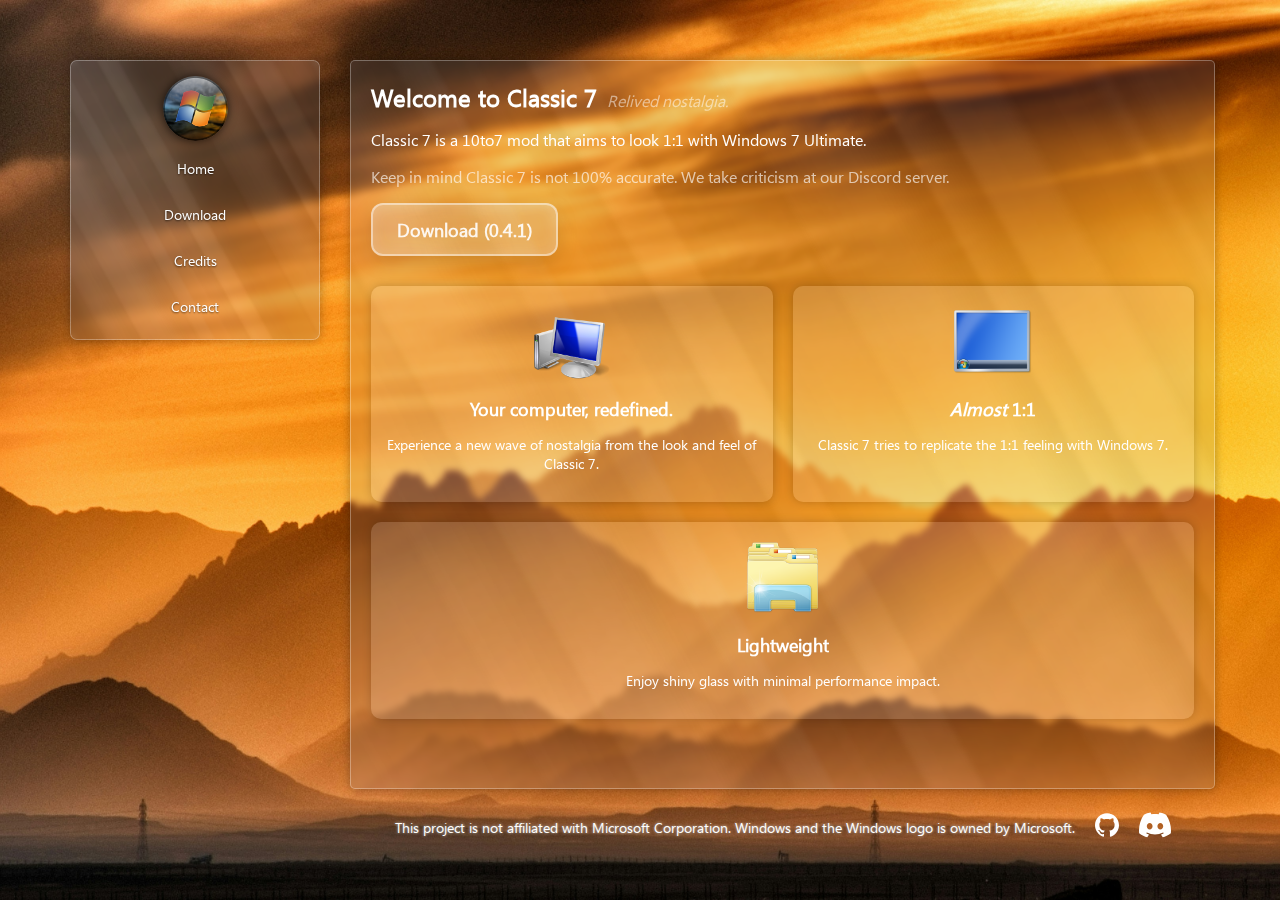
==== index.html @ fcaceef9 "Update index.html" ====
<!DOCTYPE html>
<html lang="en">
<head>
    <meta charset="UTF-8">
    <meta property="og:title" content="Classic 7">
    <meta property="og:description" content="Welcome to Classic 7, the Windows 7 recreation that aims to be 1:1.">
    <meta property="og:image" content="https://classic7.lol/Assets/Icons/favicon.png">
    <meta property="og:url" content="https://classic7.lol">
    <meta property="og:type" content="website">
    <meta property="og:site_name" content="Classic 7">    
    <title>Classic 7</title>
    <link rel="stylesheet" href="styles.css">
    <link rel="icon" href="Assets/Logos/favicon.png" type="image/x-icon">
</head>
<body>
    <div class="navbar-container">
    <div class="navbar">
        <div class="logo">
            <img src="Assets/Logos/logo.png" alt="Classic Logo">
        </div>
            <div class="links">
                <div class="link"><a data-target="page1">Home</a></div>
                <div class="link"><a data-target="page2">Download</a></div>
                <div class="link"><a data-target="page3">Credits</a></div>
                <div class="link"><a data-target="page4">Contact</a></div>
            </div>
        </div>
    </div>
    <div class="content-container">
        <div id="page1" class="content active">
            <div class="text-container">
                <h2>Welcome to Classic 7</h2>
                <p>Relived nostalgia.</p>
            </div>
            <p>Classic 7 is a 10to7 mod that aims to look 1:1 with Windows 7 Ultimate.</p>
            <p style="opacity: 0.65;">Keep in mind Classic 7 is not 100% accurate. We take criticism at our <a style="color: white;" href="https://discord.com/invite/Hr7tC837ZW">Discord</a> server.</p>
            <a class="download-button" href="https://flush.eqilia.gay/c7/Classic%207%200.4.1.iso">Download (0.4.1)</a>
            <div class="cards-container">
                <div class="card">
                    <img src="Assets/Icons/computer.ico" alt="Computer Icon">
                    <h3>Your computer, redefined.</h3>
                    <p>Experience a new wave of nostalgia from the look and feel of Classic 7.</p>
                </div>
                <div class="card">
                    <img src="Assets/Icons/desktop.ico" alt="Desktop Icon">
                    <h3><i>Almost</i> 1:1</h3>
                    <p>Classic 7 tries to replicate the 1:1 feeling with Windows 7.</p>
                </div>
                <div class="card">
                    <img src="Assets/Icons/explorer.ico" alt="Explorer Icon">
                    <h3>Lightweight</h3>
                    <p>Enjoy shiny glass with minimal performance impact.</p>
                </div>
            </div>
        </div>
        <div id="page2" class="content">
            <div class="text-container">
                <h2>Downloads</h2>
                <p>Latest version: 0.4.1</p>
            </div>
            <p>Download Classic 7 from our mirrors!</p>
            <a class="download-button" href="https://flush.eqilia.gay/c7/Classic%207%200.4.1.iso">Download (0.4.1)</a>
            <a class="download-button" href="http://flush.eqilia.gay/Classic%207%200.4.1.iso.torrent">Download (0.4.1) (Torrent)</a>

            <p>Unofficial mirrors:</p>
            <a class="download-button" href="https://anno.servehttp.com/classic7-latest.iso">Download (0.4.1) (Hosted by Anno)</a>
            <a class="download-button" href="https://fm.freespyware.store/d/public/c7/Classic%207%200.4.iso?sign=ONbLYz0IQMsAkK-d--QA5ekRzNzWxv8AU23rBaSoa_A=:0">Download (0.4) (freespyware.store)</a>
        </div>
        <div id="page3" class="content">
            <div class="text-container">
                <h2>Credits</h2>
                <p>Some credits.</p>
            </div>
            <p>This project wouldn't have been possible without some projects. Here's the full list of all the people and mods/apps that have been used. If I missed you, please contact me and I will add you to the list.</p>
            <div class="section">
                <h2>Main Projects:</h2>
                <ul>
                    <li>StartIsBack++ by Tihiy</li>
                    <li>Aero10 by vaporvance</li>
                    <li>UltraUXThemePatcher by M. Hoefs</li>
                    <li>Restoring Control Panel Pages by Brawllux</li>
                    <li>Classic UAC by aubymori</li>
                    <li>Basic Theme Checker by n1d3v (creator of Classic 7)</li>
                    <li>Windows 7 VAN.dll by joleman11 for discovering and wiktorwiktor12 for the mod.</li>
                    <li>Windows 7 CPL Colors by theinsane101</li>
                    <li>Winaero Tweaker by Winaero</li>
                    <li>Firefox by Mozilla</li>
                    <li>BeautyFox by angelbruni</li>
                    <li>SIB++ Patches by Erizur</li>
                    <li>ConsoleLogonHook by wiktorwiktor12</li>
                    <li>Custom CMD Version Text by aubymori</li>
                    <li>Old EOA by aubymori</li>
                    <li>Open With Enhanced by Frieger and modifications by Jevil7452</li>
                    <li>OpenGlass by ALTaleX531</li>
                    <li>Aero Window Manager by Dulappy</li>
                    <li>Aero Peek 3 by Brawllux</li>
                    <li>Windhawk by Ramen Software</li>
                    <li>7+ Taskbar Tweaker by Ramen Software</li>
                </ul>
                <p>If I missed you above, please contact me!</p>
            </div>

            <div class="section">
                <h2>Windhawk Mods:</h2>
                <ul>
                    <li>Control Panel Reborn by aubymori</li>
                    <li>Disable the Windows 8+ OSD by joleman11</li>
                    <li>Disk Pie Chart by aubymori</li>
                    <li>Force thick frames+ by teknixstuff</li>
                    <li>Inactive Button Opacity by Unknown Author</li>
                    <li>Please Wait Bitmap Loader by Unknown Author</li>
                    <li>Restore Windows 7 NW Flyout by wiktorwiktor12</li>
                    <li>SIB++ Tweaker by Erizur</li>
                    <li>ThemeCPL Sort by rounak</li>
                    <li>Windows 7 Clock Spacing by aubymori</li>
                    <li>Accent Color Sync by CatmanFan / Mr._Lechkar</li>
                    <li>Aerexplorer by aubymori</li>
                    <li>Aero Flyout Fix by aubymori</li>
                    <li>Aero Tray by aubymori</li>
                    <li>Basic Themer (used by Basic Applier) by aubymori</li>
                    <li>Change Explorer Default Location by aubymori</li>
                    <li>DWM Ghost Mods by ephemeralViolette</li>
                    <li>DWM Unextend Frames by aubymori</li>
                    <li>Eradicate Immersive Menus by aubymori</li>
                    <li>Fix Basic Caption Text by aubymori</li>
                    <li>UWP Titlebars by Erizur</li>
                    <li>Legacy File Copy by rounk-ctrl</li>
                    <li>Message Box Fix by aubymori</li>
                    <li>Old This PC Commands by aubymori</li>
                    <li>Open With - Remove Microsoft Store Menu Item by aubymori</li>
                    <li>Taskbar Clock Customization by m417z</li>
                    <li>UIRibbon Caption Icon Fix by Taniko Yamamoto</li>
                    <li>Win32 Tray Clock Experience by aubymori</li>
                    <li>Windows 7 Alt+Tab Loader by aubymori</li>
                    <li>Windows 7 Style UAC Dim by aubymori</li>
                </ul>
            </div>

            <div class="section">
                <h2>Other Projects:</h2>
                <ul>
                    <li>Windows 7 OSK, Magnifier, Help and Support and organize menu by Neptune</li>
                    <li>Restore Windows Cardspace by andrewender</li>
                </ul>
            </div>

            <div class="section">
                <h2>Notable People / Communities:</h2>
                <ul>
                    <li>Xdek for pointing out inaccuracies and overall helping out with the project</li>
                    <li>Neptune for the idea of Basic Theme Checker</li>
                    <li>WinClassic for a lot of help and their mods</li>
                    <li>Nostalgia 09' for help with the UAC dialog and UIRibbon restore</li>
                    <li>Classic 7 Discord server for all the support while making 0.1 - 0.3</li>
                    <li>You for using this mod!</li>
                </ul>
                <p>Again, if I missed you, please contact me! I will gladly add you.</p>
            </div>
        </div>
        <div id="page4" class="content">
            <div class="text-container">
                <h2>Contact</h2>
                <p>Get in touch with us</p>
            </div>
            <p>For any inquiries or support, please contact us via our <a style="color: white;" href="https://discord.com/invite/Hr7tC837ZW">Discord</a> server.</p>
            <p style="opacity: 0.5;">We currently have no other way to contact us.</p>
        </div>
        <div class="footer-links">
            <p>This project is not affiliated with Microsoft Corporation. Windows and the Windows logo is owned by Microsoft.</p>
            <a href="https://github.com/strxproject"><img src="Assets/Icons/github.svg"></a>
            <a href="https://discord.com/invite/Hr7tC837ZW"><img src="Assets/Icons/discord.svg"></a>
        </div>
    </div>
    <script>
        document.querySelectorAll('.link a').forEach(link => {
            link.addEventListener('click', event => {
                event.preventDefault();
                const targetId = link.getAttribute('data-target');
    
                document.querySelectorAll('.content').forEach(content => {
                    content.classList.remove('active');
                });
    
                document.getElementById(targetId).classList.add('active');
            });
        });
    
        document.querySelectorAll('.content').forEach(content => {
            if (content.id !== 'page1') content.classList.remove('active');
        });
    
        function toggleDownloads() {
            const olderDownloads = document.getElementById('older-downloads');
            const toggleButton = document.getElementById('toggle-button');
    
            const isHidden = olderDownloads.style.display === 'none';
            olderDownloads.style.display = isHidden ? 'block' : 'none';
            toggleButton.textContent = isHidden ? 'Show fewer versions' : 'Show more versions';
        }
    </script>    
</body>
</html>
---- styles.css ----
@font-face {
    font-family: "Segoe UI Custom";
    src: url('Assets/Fonts/segoeui.ttf') format('truetype');
}

body {
    margin: 0;
    padding: 0;
    height: 100vh;
    background: url('Assets/Images/background.jpg') no-repeat center center fixed;
    background-size: cover;
    font-family: "Segoe UI Custom", sans-serif;
    display: flex;
    flex-direction: column;
}

.container {
    display: flex;
    flex: 1;
}

.navbar, .content {
    position: relative;
    overflow: hidden;
}

.navbar::after, .content::after {
    content: "";
    position: absolute;
    top: 0;
    left: 0;
    right: 0;
    bottom: 0;
    background: url('Assets/Images/aero.png') no-repeat center center;
    background-size: cover;
    opacity: 0.5;
    z-index: -1;
}

.navbar {
    width: 250px;
    height: 280px;
    background: url('Assets/Images/aero.png') no-repeat center center;
    background-size: 1200%;   
    position: absolute;
    top: 60px;
    left: 70px;
    border-radius: 7px;
    background-color: #74B8FC15;
    border: 1px solid rgba(255, 255, 255, 0.3);
    box-shadow: 0 0 10px rgba(0, 0, 0, 0.3);
    display: flex;
    flex-direction: column;
    padding: 10px;
    z-index: 1;
    box-sizing: border-box;
}

.navbar::before {
    content: "";
    position: absolute;
    top: 0;
    left: 0;
    right: 0;
    bottom: 0;
    backdrop-filter: blur(3px);
    z-index: -1;
    border-radius: 7px;
}

.logo {
    display: flex;
    flex-direction: column;
    align-items: center;
    margin-top: 5px;
    margin-bottom: 5px;
}

.logo img {
    width: 65px;
    border-radius: 50%;
    box-shadow: 0 0 10px rgba(0, 0, 0, 0.7);
}

.links {
    display: flex;
    flex-direction: column;
    flex: 1;
    justify-content: space-between;
}

.link {
    text-align: center;
    color: #fff;
    text-shadow: 0 1px 2px rgba(0, 0, 0, 0.6);
    padding: 8px;
    font-size: 14px;
    margin: 5px 0;
    position: relative;
}

.link a {
    color: #fff;
    text-decoration: none;
    display: block;
    width: 100%;
    height: 100%;
    transition: color 0.3s ease;
}

.link {
    transition: background-color 0.3s ease, border-radius 0.3s ease;
}

.link:hover {
    background-color: rgba(255, 255, 255, 0.1);
    border-radius: 5px;
}

.link:hover a {
    color: #d4d4d4;
}

.link:hover::before {
    content: "";
    position: absolute;
    top: 0;
    left: 0;
    right: 0;
    bottom: 0;
    z-index: -1;
    background-color: rgba(255, 255, 255, 0.1);
    border-radius: 5px;
}

.content-container {
    flex: 1;
    margin-top: 60px;
    margin-left: 350px;
    display: flex;
    flex-direction: column;
    padding-bottom: 55px;
    padding-right: 65px;
    box-sizing: border-box;
}

.content {
    flex: 1;
    background-color: #74B8FC15;
    border: 1px solid rgba(255, 255, 255, 0.3);
    box-shadow: 0 0 10px rgba(0, 0, 0, 0.3);
    backdrop-filter: blur(3px);
    padding: 20px;
    display: none;
    color: white;
    border-radius: 5px;
}

.content.active {
    display: block;
}

.text-container {
    display: flex;
    align-items: baseline;
    color: white;
}

.text-container h2 {
    margin: 0;
    margin-right: 10px;
}

.text-container p {
    margin: 0;
    margin-top: -5px;
    opacity: 0.5;
    font-style: italic;
}

.content a {
    color: #00bfff;
    text-decoration: none;
    position: relative;
    transition: color 0.3s ease;
}

.content a::after {
    content: "";
    position: absolute;
    left: 0;
    bottom: -2px;
    width: 0;
    height: 2px;
    background: #87ceeb;
}

.content a:hover::after {
    width: 100%;
}

.content a.download-button {
    display: inline-block;
    padding: 12px 24px;
    font-size: 18px;
    font-weight: bold;
    color: rgba(255, 255, 255, 0.9);
    background: rgba(255, 255, 255, 0.1);
    border-radius: 12px;
    text-align: center;
    text-decoration: none;
    border: 2px solid rgba(255, 255, 255, 0.5);
    box-shadow: 0 6px 20px rgba(0, 0, 0, 0.15), inset 0 0 15px rgba(255, 255, 255, 0.2);
    backdrop-filter: blur(10px);
    transition: background 0.3s ease, border-color 0.3s ease, box-shadow 0.3s ease, transform 0.3s ease;
    margin-bottom: 10px;
}

.content a.download-button:hover {
    background: rgba(255, 255, 255, 0.2);
    border-color: rgba(255, 255, 255, 0.7);
    box-shadow: 0 8px 25px rgba(0, 0, 0, 0.2), inset 0 0 20px rgba(255, 255, 255, 0.4);
    transform: translateY(-2px);
}

.content a.download-button::after {
    content: none; 
}

.cards-container {
    display: flex;
    flex-wrap: wrap;
    gap: 20px;
    margin-top: 20px;
}

.card {
    background-color: #ffffff25;
    color: #fff;
    border-radius: 10px;
    box-shadow: 0 0 10px rgba(0, 0, 0, 0.2);
    overflow: hidden;
    flex: 1 1 calc(33.333% - 20px);
    display: flex;
    flex-direction: column;
    align-items: center;
    padding: 15px;
    min-width: 200px;
}

.card img {
    width: 80px;
    height: 80px;
    margin-bottom: 15px;
}

.card h3 {
    margin: 0;
    font-size: 18px;
    text-align: center;
}

.card p {
    text-align: center;
    font-size: 14px;
}

.footer-links {
    display: flex;
    align-items: center;
    color: white;
    gap: 20px;
    margin-top: 20px;
    padding: 0 15px;
    flex-wrap: wrap;
    justify-content: center;
}

.footer-links p {
    margin: 0;
    font-size: 14px;
    color: #ffffff;
    text-shadow: 0 0 3px #ccc;
    text-align: center;
}

.footer-links a {
    color: #eee;
    text-decoration: none;
}

.footer-links a:hover {
    text-decoration: underline;
}

#toggle-button {
    background-color: transparent;
    color: #fff;
    font-size: 16px;
    cursor: pointer;
    border: none;
    border-radius: 5px;
    padding: 10px 20px;
    transition: background-color 0.3s, color 0.3s;
    outline: none;
    text-shadow: 0px 4px 10px rgba(0, 0, 0, 0.5);
}

#toggle-button:hover {
    color: #d4d4d4;
}

@media only screen and (max-width: 768px) {
    .navbar {
        width: 100%;
        height: auto;
        position: relative;
        top: 0;
        left: 0;
        margin: 10px 0;
        box-sizing: border-box;
    }

    .navbar-container {
        margin-left: 0;
        padding: 10px;
        width: 100%;
        box-sizing: border-box;
    }

    .content-container {
        margin-left: 0;
        padding: 10px;
        width: 100%;
        box-sizing: border-box;
    }

    .content {
        margin: 10px 0;
    }

    .card {
        flex: 1 1 calc(50% - 20px);
    }

    .text-container p {
        display: none;
    }

    .footer-links {
        flex-direction: row;
        align-items: center;
        overflow-x: auto;
    }

    .footer-links a {
        margin-bottom: 0;
    }
}

@media only screen and (max-width: 480px) {
    .logo img {
        width: 50px;
    }

    .navbar {
        margin: 5px 0;
    }

    .content-container {
        padding: 5px;
    }

    .content {
        margin: 5px 0;
    }

    .card {
        flex: 1 1 100%;
    }

    .text-container p {
        display: none;
    }

    .footer-links {
        flex-direction: row;
        overflow-x: auto;
        padding: 0 5px;
    }

    .footer-links p {
        font-size: 12px;
    }
}
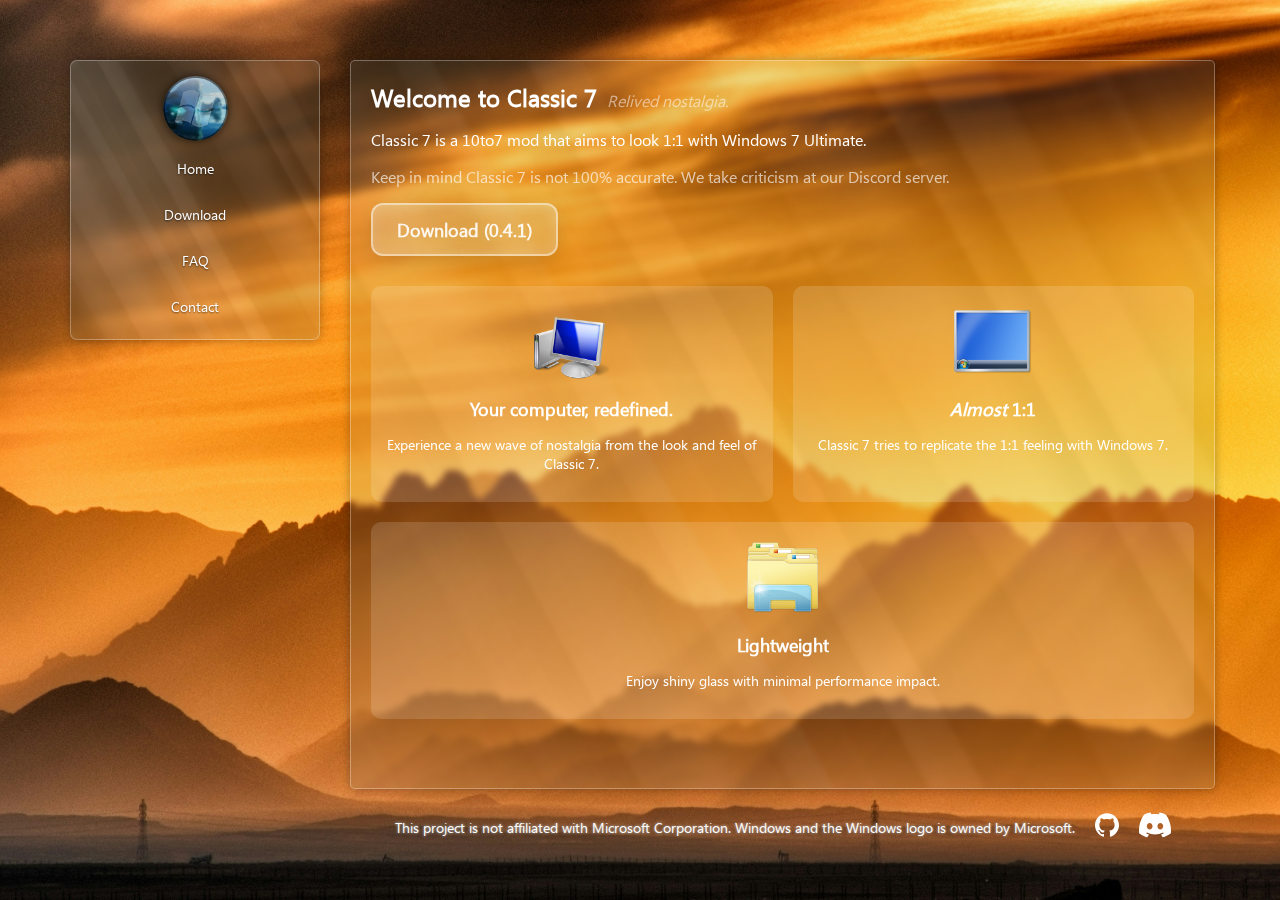
==== commit a64832f7: "adasddasdassaadsasd" ====
--- a/index.html
+++ b/index.html
@@ -21,7 +21,7 @@
             <div class="links">
                 <div class="link"><a data-target="page1">Home</a></div>
                 <div class="link"><a data-target="page2">Download</a></div>
-                <div class="link"><a data-target="page3">Credits</a></div>
+                <div class="link"><a data-target="page3">FAQ</a></div>
                 <div class="link"><a data-target="page4">Contact</a></div>
             </div>
         </div>
@@ -63,98 +63,48 @@
             <a class="download-button" href="http://flush.eqilia.gay/Classic%207%200.4.1.iso.torrent">Download (0.4.1) (Torrent)</a>
 
             <p>Unofficial mirrors:</p>
-            <a class="download-button" href="https://anno.servehttp.com/classic7-latest.iso">Download (0.4.1) (Hosted by Anno)</a>
+            <a class="download-button" href="https://anno.servehttp.com/classic7-latest.iso">Download (0.4.1) (anno.servehttp.com)</a>
             <a class="download-button" href="https://fm.freespyware.store/d/public/c7/Classic%207%200.4.iso?sign=ONbLYz0IQMsAkK-d--QA5ekRzNzWxv8AU23rBaSoa_A=:0">Download (0.4) (freespyware.store)</a>
         </div>
         <div id="page3" class="content">
             <div class="text-container">
-                <h2>Credits</h2>
-                <p>Some credits.</p>
+                <h2>FAQ</h2>
+                <p>Some FAQ, idk.</p>
             </div>
-            <p>This project wouldn't have been possible without some projects. Here's the full list of all the people and mods/apps that have been used. If I missed you, please contact me and I will add you to the list.</p>
-            <div class="section">
-                <h2>Main Projects:</h2>
-                <ul>
-                    <li>StartIsBack++ by Tihiy</li>
-                    <li>Aero10 by vaporvance</li>
-                    <li>UltraUXThemePatcher by M. Hoefs</li>
-                    <li>Restoring Control Panel Pages by Brawllux</li>
-                    <li>Classic UAC by aubymori</li>
-                    <li>Basic Theme Checker by n1d3v (creator of Classic 7)</li>
-                    <li>Windows 7 VAN.dll by joleman11 for discovering and wiktorwiktor12 for the mod.</li>
-                    <li>Windows 7 CPL Colors by theinsane101</li>
-                    <li>Winaero Tweaker by Winaero</li>
-                    <li>Firefox by Mozilla</li>
-                    <li>BeautyFox by angelbruni</li>
-                    <li>SIB++ Patches by Erizur</li>
-                    <li>ConsoleLogonHook by wiktorwiktor12</li>
-                    <li>Custom CMD Version Text by aubymori</li>
-                    <li>Old EOA by aubymori</li>
-                    <li>Open With Enhanced by Frieger and modifications by Jevil7452</li>
-                    <li>OpenGlass by ALTaleX531</li>
-                    <li>Aero Window Manager by Dulappy</li>
-                    <li>Aero Peek 3 by Brawllux</li>
-                    <li>Windhawk by Ramen Software</li>
-                    <li>7+ Taskbar Tweaker by Ramen Software</li>
-                </ul>
-                <p>If I missed you above, please contact me!</p>
+            <h2>Classic 7's FAQ</h2>
+            <div>
+                <p><strong>"can i use classic 7 as a base for my project??"</strong></p>
+                <p>Sure, as long as you credit me and all the other people in README on the desktop.</p>
+                
+                <p><strong>"what version is classic 7 based on??"</strong></p>
+                <p>Classic 7 is based on Windows 10 21H2, specifically IoT Enterprise LTSC.</p>
+                
+                <p><strong>"does classic 7 work on windows xx?"</strong></p>
+                <p>Classic 7 is an ISO, not something like a transformation pack.</p>
+                
+                <p><strong>"the setup failed to validate the product key!! what can i do??"</strong></p>
+                <p>You're not supposed to use setup.exe on a pre-existing install. You are ment to flash the ISO to a USB drive using something like <a href="https://rufus.ie/en/">Rufus</a> or if you prefer <a href="https://www.ventoy.net/en/index.html">Ventoy</a>.</p>
+                
+                <p><strong>"can i use an ms account??? "</strong></p>
+                <p>No, you cannot. You can use it for apps only but not as a user as the logon screen does not like it.</p>
+                
+                <p><strong>"i need the ms store!!!"</strong></p>
+                <p>You can use this <a href="https://github.com/kkkgo/LTSC-Add-MicrosoftStore">tool</a> but support isn't guaranteed.</p>
             </div>
-
-            <div class="section">
-                <h2>Windhawk Mods:</h2>
-                <ul>
-                    <li>Control Panel Reborn by aubymori</li>
-                    <li>Disable the Windows 8+ OSD by joleman11</li>
-                    <li>Disk Pie Chart by aubymori</li>
-                    <li>Force thick frames+ by teknixstuff</li>
-                    <li>Inactive Button Opacity by Unknown Author</li>
-                    <li>Please Wait Bitmap Loader by Unknown Author</li>
-                    <li>Restore Windows 7 NW Flyout by wiktorwiktor12</li>
-                    <li>SIB++ Tweaker by Erizur</li>
-                    <li>ThemeCPL Sort by rounak</li>
-                    <li>Windows 7 Clock Spacing by aubymori</li>
-                    <li>Accent Color Sync by CatmanFan / Mr._Lechkar</li>
-                    <li>Aerexplorer by aubymori</li>
-                    <li>Aero Flyout Fix by aubymori</li>
-                    <li>Aero Tray by aubymori</li>
-                    <li>Basic Themer (used by Basic Applier) by aubymori</li>
-                    <li>Change Explorer Default Location by aubymori</li>
-                    <li>DWM Ghost Mods by ephemeralViolette</li>
-                    <li>DWM Unextend Frames by aubymori</li>
-                    <li>Eradicate Immersive Menus by aubymori</li>
-                    <li>Fix Basic Caption Text by aubymori</li>
-                    <li>UWP Titlebars by Erizur</li>
-                    <li>Legacy File Copy by rounk-ctrl</li>
-                    <li>Message Box Fix by aubymori</li>
-                    <li>Old This PC Commands by aubymori</li>
-                    <li>Open With - Remove Microsoft Store Menu Item by aubymori</li>
-                    <li>Taskbar Clock Customization by m417z</li>
-                    <li>UIRibbon Caption Icon Fix by Taniko Yamamoto</li>
-                    <li>Win32 Tray Clock Experience by aubymori</li>
-                    <li>Windows 7 Alt+Tab Loader by aubymori</li>
-                    <li>Windows 7 Style UAC Dim by aubymori</li>
-                </ul>
-            </div>
-
-            <div class="section">
-                <h2>Other Projects:</h2>
-                <ul>
-                    <li>Windows 7 OSK, Magnifier, Help and Support and organize menu by Neptune</li>
-                    <li>Restore Windows Cardspace by andrewender</li>
-                </ul>
-            </div>
-
-            <div class="section">
-                <h2>Notable People / Communities:</h2>
-                <ul>
-                    <li>Xdek for pointing out inaccuracies and overall helping out with the project</li>
-                    <li>Neptune for the idea of Basic Theme Checker</li>
-                    <li>WinClassic for a lot of help and their mods</li>
-                    <li>Nostalgia 09' for help with the UAC dialog and UIRibbon restore</li>
-                    <li>Classic 7 Discord server for all the support while making 0.1 - 0.3</li>
-                    <li>You for using this mod!</li>
-                </ul>
-                <p>Again, if I missed you, please contact me! I will gladly add you.</p>
+        
+            <h2>Known Issues and their fixes</h2>
+            <div>
+                <p><strong>"when im done with oobe i get other user!!!"</strong></p>
+                <p>This is a known issue which the fix to is unknown. You can login normally using the username and password boxes shown on that screen and it should never show again.</p>
+                
+                <p><strong>"when i open (link / app / file name here) i get the open with dialog and when i press ok it keeps reopening!!"</strong></p>
+                <p>You will need to set the file type in settings, soon you can in Control Panel in 0.5.</p>
+                
+                <p><strong>"i cant change my kb layout!!!"</strong></p>
+                <p>That option isn't available for now. It will be added sooner or later.</p>
+                
+                <p><strong>"my network folder doesn't work when i try to connect to my server!!"</strong></p>
+                <p>The fix for this is at <a href="https://discord.com/channels/1208574240136233030/1300805238248443984/1300825643658776688">this link</a>.</p>
             </div>
         </div>
         <div id="page4" class="content">
--- a/styles.css
+++ b/styles.css
@@ -46,7 +46,7 @@
     top: 60px;
     left: 70px;
     border-radius: 7px;
-    background-color: #74B8FC15;
+    background-color: #60A9A815;
     border: 1px solid rgba(255, 255, 255, 0.3);
     box-shadow: 0 0 10px rgba(0, 0, 0, 0.3);
     display: flex;
@@ -146,7 +146,7 @@
 
 .content {
     flex: 1;
-    background-color: #74B8FC15;
+    background-color: #60A9A815;
     border: 1px solid rgba(255, 255, 255, 0.3);
     box-shadow: 0 0 10px rgba(0, 0, 0, 0.3);
     backdrop-filter: blur(3px);
@@ -238,7 +238,6 @@
     background-color: #ffffff25;
     color: #fff;
     border-radius: 10px;
-    box-shadow: 0 0 10px rgba(0, 0, 0, 0.2);
     overflow: hidden;
     flex: 1 1 calc(33.333% - 20px);
     display: flex;
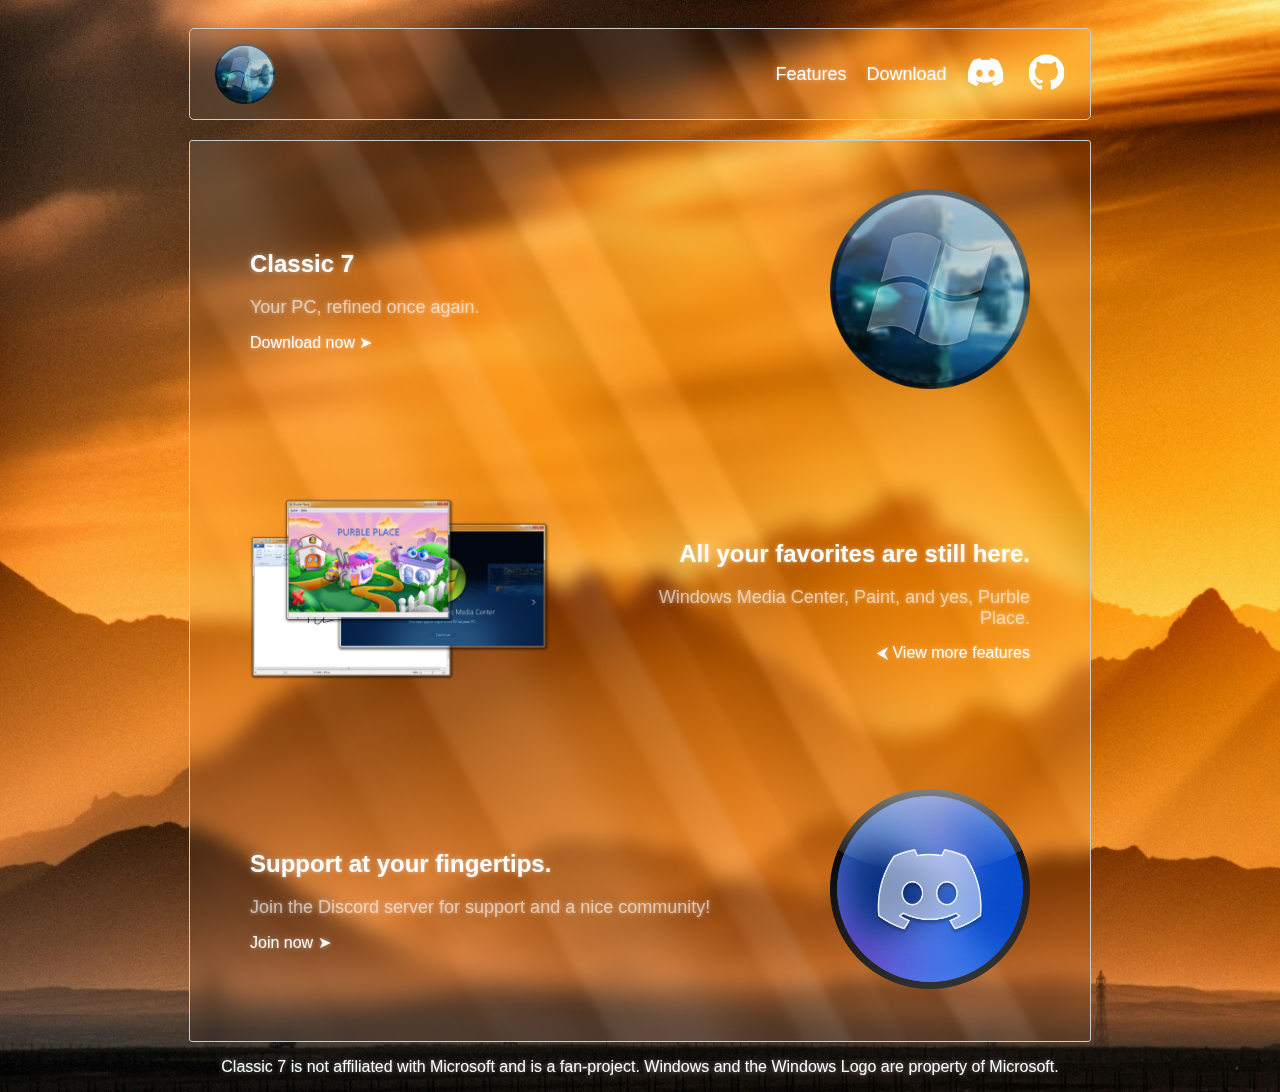
==== commit b84efe19: "Remade site!" ====
--- a/index.html
+++ b/index.html
@@ -1,152 +1,62 @@
 <!DOCTYPE html>
-<html lang="en">
-<head>
-    <meta charset="UTF-8">
-    <meta property="og:title" content="Classic 7">
-    <meta property="og:description" content="Welcome to Classic 7, the Windows 7 recreation that aims to be 1:1.">
-    <meta property="og:image" content="https://classic7.lol/Assets/Icons/favicon.png">
-    <meta property="og:url" content="https://classic7.lol">
-    <meta property="og:type" content="website">
-    <meta property="og:site_name" content="Classic 7">    
-    <title>Classic 7</title>
-    <link rel="stylesheet" href="styles.css">
-    <link rel="icon" href="Assets/Logos/favicon.png" type="image/x-icon">
-</head>
-<body>
-    <div class="navbar-container">
-    <div class="navbar">
-        <div class="logo">
-            <img src="Assets/Logos/logo.png" alt="Classic Logo">
-        </div>
-            <div class="links">
-                <div class="link"><a data-target="page1">Home</a></div>
-                <div class="link"><a data-target="page2">Download</a></div>
-                <div class="link"><a data-target="page3">FAQ</a></div>
-                <div class="link"><a data-target="page4">Contact</a></div>
-            </div>
-        </div>
-    </div>
-    <div class="content-container">
-        <div id="page1" class="content active">
-            <div class="text-container">
-                <h2>Welcome to Classic 7</h2>
-                <p>Relived nostalgia.</p>
-            </div>
-            <p>Classic 7 is a 10to7 mod that aims to look 1:1 with Windows 7 Ultimate.</p>
-            <p style="opacity: 0.65;">Keep in mind Classic 7 is not 100% accurate. We take criticism at our <a style="color: white;" href="https://discord.com/invite/Hr7tC837ZW">Discord</a> server.</p>
-            <a class="download-button" href="https://flush.eqilia.gay/c7/Classic%207%200.4.1.iso">Download (0.4.1)</a>
-            <div class="cards-container">
-                <div class="card">
-                    <img src="Assets/Icons/computer.ico" alt="Computer Icon">
-                    <h3>Your computer, redefined.</h3>
-                    <p>Experience a new wave of nostalgia from the look and feel of Classic 7.</p>
-                </div>
-                <div class="card">
-                    <img src="Assets/Icons/desktop.ico" alt="Desktop Icon">
-                    <h3><i>Almost</i> 1:1</h3>
-                    <p>Classic 7 tries to replicate the 1:1 feeling with Windows 7.</p>
-                </div>
-                <div class="card">
-                    <img src="Assets/Icons/explorer.ico" alt="Explorer Icon">
-                    <h3>Lightweight</h3>
-                    <p>Enjoy shiny glass with minimal performance impact.</p>
+<html>
+    <head>
+        <title>Classic 7</title>
+        <link rel="icon" type="image/x-icon" href="/Assets/Logos/favicon.png">
+        <link rel="stylesheet" href="styles.css">
+    </head>
+    <body>
+        <div class="spacer" style="height: 20px;"></div>
+        <div class="navbar">
+            <div class="navbar-content">
+                <img src="Assets/Logos/logo.png" class="logo" alt="Classic Logo">
+                <div class="navbar-link">
+                    <a class="link-navbar" href="/features.html">Features</a>
+                    <a class="link-navbar" href="https://flush.eqilia.gay/c7/Classic%207%200.4.1.iso">Download</a>
+                    <div class="images-links">
+                        <a class="link-navbar-img" href="/"><img src="Assets/Icons/discord.svg" alt="Discord Icon"></a>
+                        <a class="link-navbar-img" href="/"><img src="Assets/Icons/github.svg" alt="GitHub Icon"></a>
+                    </div>
                 </div>
             </div>
         </div>
-        <div id="page2" class="content">
-            <div class="text-container">
-                <h2>Downloads</h2>
-                <p>Latest version: 0.4.1</p>
-            </div>
-            <p>Download Classic 7 from our mirrors!</p>
-            <a class="download-button" href="https://flush.eqilia.gay/c7/Classic%207%200.4.1.iso">Download (0.4.1)</a>
-            <a class="download-button" href="http://flush.eqilia.gay/Classic%207%200.4.1.iso.torrent">Download (0.4.1) (Torrent)</a>
-
-            <p>Unofficial mirrors:</p>
-            <a class="download-button" href="https://anno.servehttp.com/classic7-latest.iso">Download (0.4.1) (anno.servehttp.com)</a>
-            <a class="download-button" href="https://fm.freespyware.store/d/public/c7/Classic%207%200.4.iso?sign=ONbLYz0IQMsAkK-d--QA5ekRzNzWxv8AU23rBaSoa_A=:0">Download (0.4) (freespyware.store)</a>
-        </div>
-        <div id="page3" class="content">
-            <div class="text-container">
-                <h2>FAQ</h2>
-                <p>Some FAQ, idk.</p>
-            </div>
-            <h2>Classic 7's FAQ</h2>
-            <div>
-                <p><strong>"can i use classic 7 as a base for my project??"</strong></p>
-                <p>Sure, as long as you credit me and all the other people in README on the desktop.</p>
-                
-                <p><strong>"what version is classic 7 based on??"</strong></p>
-                <p>Classic 7 is based on Windows 10 21H2, specifically IoT Enterprise LTSC.</p>
-                
-                <p><strong>"does classic 7 work on windows xx?"</strong></p>
-                <p>Classic 7 is an ISO, not something like a transformation pack.</p>
-                
-                <p><strong>"the setup failed to validate the product key!! what can i do??"</strong></p>
-                <p>You're not supposed to use setup.exe on a pre-existing install. You are ment to flash the ISO to a USB drive using something like <a href="https://rufus.ie/en/">Rufus</a> or if you prefer <a href="https://www.ventoy.net/en/index.html">Ventoy</a>.</p>
-                
-                <p><strong>"can i use an ms account??? "</strong></p>
-                <p>No, you cannot. You can use it for apps only but not as a user as the logon screen does not like it.</p>
-                
-                <p><strong>"i need the ms store!!!"</strong></p>
-                <p>You can use this <a href="https://github.com/kkkgo/LTSC-Add-MicrosoftStore">tool</a> but support isn't guaranteed.</p>
-            </div>
-        
-            <h2>Known Issues and their fixes</h2>
-            <div>
-                <p><strong>"when im done with oobe i get other user!!!"</strong></p>
-                <p>This is a known issue which the fix to is unknown. You can login normally using the username and password boxes shown on that screen and it should never show again.</p>
-                
-                <p><strong>"when i open (link / app / file name here) i get the open with dialog and when i press ok it keeps reopening!!"</strong></p>
-                <p>You will need to set the file type in settings, soon you can in Control Panel in 0.5.</p>
-                
-                <p><strong>"i cant change my kb layout!!!"</strong></p>
-                <p>That option isn't available for now. It will be added sooner or later.</p>
-                
-                <p><strong>"my network folder doesn't work when i try to connect to my server!!"</strong></p>
-                <p>The fix for this is at <a href="https://discord.com/channels/1208574240136233030/1300805238248443984/1300825643658776688">this link</a>.</p>
+        <div class="spacer" style="height: 20px;"></div>
+        <div class="content-wrapper">
+            <div class="content">
+                <section class="main">
+                    <div class="section-left">
+                        <h2 class="header-section">Classic 7</h2>
+                        <h2 class="tagline-section">Your PC, refined once again.</h2>
+                        <a class="download-link" href="https://flush.eqilia.gay/c7/Classic%207%200.4.1.iso">Download now ➤</a>
+                    </div>
+                    <div class="section-right">
+                        <img class="desktop-image" src="Assets/Images/big-logo.png" alt="Classic 7">
+                    </div>
+                </section>
+                <section class="main">
+                    <div class="section-left">
+                        <img class="desktop-image-showcase" src="Assets/Images/showcase.png" alt="Classic 7">
+                    </div>
+                    <div class="section-right">
+                        <h2 class="header-section">All your favorites are still here.</h2>
+                        <h2 class="tagline-section">Windows Media Center, Paint, and yes, Purble Place.</h2>
+                        <a class="download-link" href="/features.html">⮜ View more features</a>
+                    </div>
+                </section>
+                <section class="main">
+                    <div class="section-left">
+                        <h2 class="header-section">Support at your fingertips.</h2>
+                        <h2 class="tagline-section">Join the Discord server for support and a nice community!</h2>
+                        <a class="download-link" href="https://discord.com/invite/Hr7tC837ZW">Join now ➤</a>
+                    </div>
+                    <div class="section-right">
+                        <img class="desktop-image" src="Assets/Images/discord.png" alt="Classic 7">
+                    </div>
+                </section>
             </div>
         </div>
-        <div id="page4" class="content">
-            <div class="text-container">
-                <h2>Contact</h2>
-                <p>Get in touch with us</p>
-            </div>
-            <p>For any inquiries or support, please contact us via our <a style="color: white;" href="https://discord.com/invite/Hr7tC837ZW">Discord</a> server.</p>
-            <p style="opacity: 0.5;">We currently have no other way to contact us.</p>
+        <div class="footer">
+            <p>Classic 7 is not affiliated with Microsoft and is a fan-project. Windows and the Windows Logo are property of Microsoft.</p>
         </div>
-        <div class="footer-links">
-            <p>This project is not affiliated with Microsoft Corporation. Windows and the Windows logo is owned by Microsoft.</p>
-            <a href="https://github.com/strxproject"><img src="Assets/Icons/github.svg"></a>
-            <a href="https://discord.com/invite/Hr7tC837ZW"><img src="Assets/Icons/discord.svg"></a>
-        </div>
-    </div>
-    <script>
-        document.querySelectorAll('.link a').forEach(link => {
-            link.addEventListener('click', event => {
-                event.preventDefault();
-                const targetId = link.getAttribute('data-target');
-    
-                document.querySelectorAll('.content').forEach(content => {
-                    content.classList.remove('active');
-                });
-    
-                document.getElementById(targetId).classList.add('active');
-            });
-        });
-    
-        document.querySelectorAll('.content').forEach(content => {
-            if (content.id !== 'page1') content.classList.remove('active');
-        });
-    
-        function toggleDownloads() {
-            const olderDownloads = document.getElementById('older-downloads');
-            const toggleButton = document.getElementById('toggle-button');
-    
-            const isHidden = olderDownloads.style.display === 'none';
-            olderDownloads.style.display = isHidden ? 'block' : 'none';
-            toggleButton.textContent = isHidden ? 'Show fewer versions' : 'Show more versions';
-        }
-    </script>    
-</body>
-</html>
+    </body>
+</html>--- a/styles.css
+++ b/styles.css
@@ -1,394 +1,136 @@
-@font-face {
-    font-family: "Segoe UI Custom";
-    src: url('Assets/Fonts/segoeui.ttf') format('truetype');
+* {
+    font-family: "Segoe UI", Arial, sans-serif;
+}
+
+h1, h2, h3, p, span, a {
+    text-shadow: 
+    0px 0px 4px rgba(255, 255, 255, 0.4),  /* Soft outer glow */
+    0px 0px 8px rgba(255, 255, 255, 0.2)  /* Medium glow */
 }
 
 body {
-    margin: 0;
-    padding: 0;
-    height: 100vh;
-    background: url('Assets/Images/background.jpg') no-repeat center center fixed;
+    background: url(Assets/Images/background.jpg);
     background-size: cover;
-    font-family: "Segoe UI Custom", sans-serif;
-    display: flex;
-    flex-direction: column;
-}
-
-.container {
-    display: flex;
-    flex: 1;
+    color: white;
 }
 
 .navbar, .content {
     position: relative;
+    background: url(Assets/Images/aero.png);
+    background-size: cover;
+}
+
+.navbar {
+    display: flex;
+    flex-direction: row;
+    padding-top: 15px;
+    padding-bottom: 15px;
+    border-radius: 5px;
+    border: 1.5px solid #ccc;
     overflow: hidden;
 }
 
-.navbar::after, .content::after {
+.navbar::before, .content::before {
     content: "";
     position: absolute;
     top: 0;
     left: 0;
     right: 0;
     bottom: 0;
-    background: url('Assets/Images/aero.png') no-repeat center center;
-    background-size: cover;
-    opacity: 0.5;
+    backdrop-filter: blur(10px);
+    -webkit-backdrop-filter: blur(10px);
     z-index: -1;
 }
 
-.navbar {
-    width: 250px;
-    height: 280px;
-    background: url('Assets/Images/aero.png') no-repeat center center;
-    background-size: 1200%;   
-    position: absolute;
-    top: 60px;
-    left: 70px;
-    border-radius: 7px;
-    background-color: #60A9A815;
-    border: 1px solid rgba(255, 255, 255, 0.3);
-    box-shadow: 0 0 10px rgba(0, 0, 0, 0.3);
-    display: flex;
-    flex-direction: column;
-    padding: 10px;
-    z-index: 1;
-    box-sizing: border-box;
+.logo {
+    width: 60px;
 }
 
-.navbar::before {
-    content: "";
-    position: absolute;
-    top: 0;
-    left: 0;
-    right: 0;
-    bottom: 0;
-    backdrop-filter: blur(3px);
-    z-index: -1;
-    border-radius: 7px;
+.navbar-content {
+    display: flex;
+    justify-content: space-between;
+    margin: 0 auto;
+    align-items: center;
+    width: 850px;
 }
 
-.logo {
-    display: flex;
-    flex-direction: column;
-    align-items: center;
-    margin-top: 5px;
-    margin-bottom: 5px;
+.link-navbar, .link-navbar-img {
+    font-size: 18px;
+    color: #fff;
+    text-decoration: none;
+    margin-right: 20px;
 }
 
-.logo img {
-    width: 65px;
-    border-radius: 50%;
-    box-shadow: 0 0 10px rgba(0, 0, 0, 0.7);
+.link-navbar-img {
+    width: 32px;
 }
 
-.links {
+.navbar-link {
     display: flex;
-    flex-direction: column;
-    flex: 1;
-    justify-content: space-between;
+    flex-direction: row;
+    align-items: center;
 }
 
-.link {
-    text-align: center;
-    color: #fff;
-    text-shadow: 0 1px 2px rgba(0, 0, 0, 0.6);
-    padding: 8px;
-    font-size: 14px;
-    margin: 5px 0;
-    position: relative;
+.navbar-link a:last-child {
+    margin-right: 0;
 }
 
-.link a {
-    color: #fff;
-    text-decoration: none;
-    display: block;
-    width: 100%;
-    height: 100%;
-    transition: color 0.3s ease;
-}
-
-.link {
-    transition: background-color 0.3s ease, border-radius 0.3s ease;
-}
-
-.link:hover {
-    background-color: rgba(255, 255, 255, 0.1);
-    border-radius: 5px;
-}
-
-.link:hover a {
-    color: #d4d4d4;
-}
-
-.link:hover::before {
-    content: "";
-    position: absolute;
-    top: 0;
-    left: 0;
-    right: 0;
-    bottom: 0;
-    z-index: -1;
-    background-color: rgba(255, 255, 255, 0.1);
-    border-radius: 5px;
-}
-
-.content-container {
-    flex: 1;
-    margin-top: 60px;
-    margin-left: 350px;
-    display: flex;
-    flex-direction: column;
-    padding-bottom: 55px;
-    padding-right: 65px;
-    box-sizing: border-box;
+.navbar, .content {
+    max-width: 900px;
+    margin: 0 auto;
 }
 
 .content {
-    flex: 1;
-    background-color: #60A9A815;
-    border: 1px solid rgba(255, 255, 255, 0.3);
-    box-shadow: 0 0 10px rgba(0, 0, 0, 0.3);
-    backdrop-filter: blur(3px);
-    padding: 20px;
-    display: none;
-    color: white;
-    border-radius: 5px;
+    border-radius: 3px;
+    border: 1.5px solid #ccc; 
+    height: 900px;
 }
 
-.content.active {
-    display: block;
+section {
+    height: 300px;
 }
 
-.text-container {
+.main {
     display: flex;
-    align-items: baseline;
-    color: white;
+    justify-content: space-between;
+    align-items: center;
 }
 
-.text-container h2 {
-    margin: 0;
-    margin-right: 10px;
+.section-left {
+    padding-left: 60px;
 }
 
-.text-container p {
-    margin: 0;
-    margin-top: -5px;
-    opacity: 0.5;
-    font-style: italic;
+.section-right {
+    padding-right: 60px;
+    text-align: right;
 }
 
-.content a {
-    color: #00bfff;
-    text-decoration: none;
-    position: relative;
-    transition: color 0.3s ease;
+.header-section {
+    font-size: 24px;
 }
 
-.content a::after {
-    content: "";
-    position: absolute;
-    left: 0;
-    bottom: -2px;
-    width: 0;
-    height: 2px;
-    background: #87ceeb;
+.tagline-section {
+    font-size: 18px;
+    color: #ffffff95;
+    font-weight: 500;
 }
 
-.content a:hover::after {
-    width: 100%;
-}
-
-.content a.download-button {
-    display: inline-block;
-    padding: 12px 24px;
-    font-size: 18px;
-    font-weight: bold;
-    color: rgba(255, 255, 255, 0.9);
-    background: rgba(255, 255, 255, 0.1);
-    border-radius: 12px;
-    text-align: center;
-    text-decoration: none;
-    border: 2px solid rgba(255, 255, 255, 0.5);
-    box-shadow: 0 6px 20px rgba(0, 0, 0, 0.15), inset 0 0 15px rgba(255, 255, 255, 0.2);
-    backdrop-filter: blur(10px);
-    transition: background 0.3s ease, border-color 0.3s ease, box-shadow 0.3s ease, transform 0.3s ease;
-    margin-bottom: 10px;
-}
-
-.content a.download-button:hover {
-    background: rgba(255, 255, 255, 0.2);
-    border-color: rgba(255, 255, 255, 0.7);
-    box-shadow: 0 8px 25px rgba(0, 0, 0, 0.2), inset 0 0 20px rgba(255, 255, 255, 0.4);
-    transform: translateY(-2px);
-}
-
-.content a.download-button::after {
-    content: none; 
-}
-
-.cards-container {
-    display: flex;
-    flex-wrap: wrap;
-    gap: 20px;
-    margin-top: 20px;
-}
-
-.card {
-    background-color: #ffffff25;
-    color: #fff;
-    border-radius: 10px;
-    overflow: hidden;
-    flex: 1 1 calc(33.333% - 20px);
-    display: flex;
-    flex-direction: column;
-    align-items: center;
-    padding: 15px;
-    min-width: 200px;
-}
-
-.card img {
-    width: 80px;
-    height: 80px;
-    margin-bottom: 15px;
-}
-
-.card h3 {
-    margin: 0;
-    font-size: 18px;
-    text-align: center;
-}
-
-.card p {
-    text-align: center;
-    font-size: 14px;
-}
-
-.footer-links {
-    display: flex;
-    align-items: center;
+.download-link {
     color: white;
-    gap: 20px;
-    margin-top: 20px;
-    padding: 0 15px;
-    flex-wrap: wrap;
-    justify-content: center;
-}
-
-.footer-links p {
-    margin: 0;
-    font-size: 14px;
-    color: #ffffff;
-    text-shadow: 0 0 3px #ccc;
-    text-align: center;
-}
-
-.footer-links a {
-    color: #eee;
     text-decoration: none;
 }
 
-.footer-links a:hover {
-    text-decoration: underline;
+.desktop-image {
+    width: 200px;
 }
 
-#toggle-button {
-    background-color: transparent;
-    color: #fff;
-    font-size: 16px;
-    cursor: pointer;
-    border: none;
-    border-radius: 5px;
-    padding: 10px 20px;
-    transition: background-color 0.3s, color 0.3s;
-    outline: none;
-    text-shadow: 0px 4px 10px rgba(0, 0, 0, 0.5);
+.desktop-image-showcase {
+    width: 300px;
+    padding-right: 60px;
 }
 
-#toggle-button:hover {
-    color: #d4d4d4;
-}
-
-@media only screen and (max-width: 768px) {
-    .navbar {
-        width: 100%;
-        height: auto;
-        position: relative;
-        top: 0;
-        left: 0;
-        margin: 10px 0;
-        box-sizing: border-box;
-    }
-
-    .navbar-container {
-        margin-left: 0;
-        padding: 10px;
-        width: 100%;
-        box-sizing: border-box;
-    }
-
-    .content-container {
-        margin-left: 0;
-        padding: 10px;
-        width: 100%;
-        box-sizing: border-box;
-    }
-
-    .content {
-        margin: 10px 0;
-    }
-
-    .card {
-        flex: 1 1 calc(50% - 20px);
-    }
-
-    .text-container p {
-        display: none;
-    }
-
-    .footer-links {
-        flex-direction: row;
-        align-items: center;
-        overflow-x: auto;
-    }
-
-    .footer-links a {
-        margin-bottom: 0;
-    }
-}
-
-@media only screen and (max-width: 480px) {
-    .logo img {
-        width: 50px;
-    }
-
-    .navbar {
-        margin: 5px 0;
-    }
-
-    .content-container {
-        padding: 5px;
-    }
-
-    .content {
-        margin: 5px 0;
-    }
-
-    .card {
-        flex: 1 1 100%;
-    }
-
-    .text-container p {
-        display: none;
-    }
-
-    .footer-links {
-        flex-direction: row;
-        overflow-x: auto;
-        padding: 0 5px;
-    }
-
-    .footer-links p {
-        font-size: 12px;
-    }
-}
+.footer {
+    width: 900px;
+    margin: 0 auto;
+    text-align: center;
+}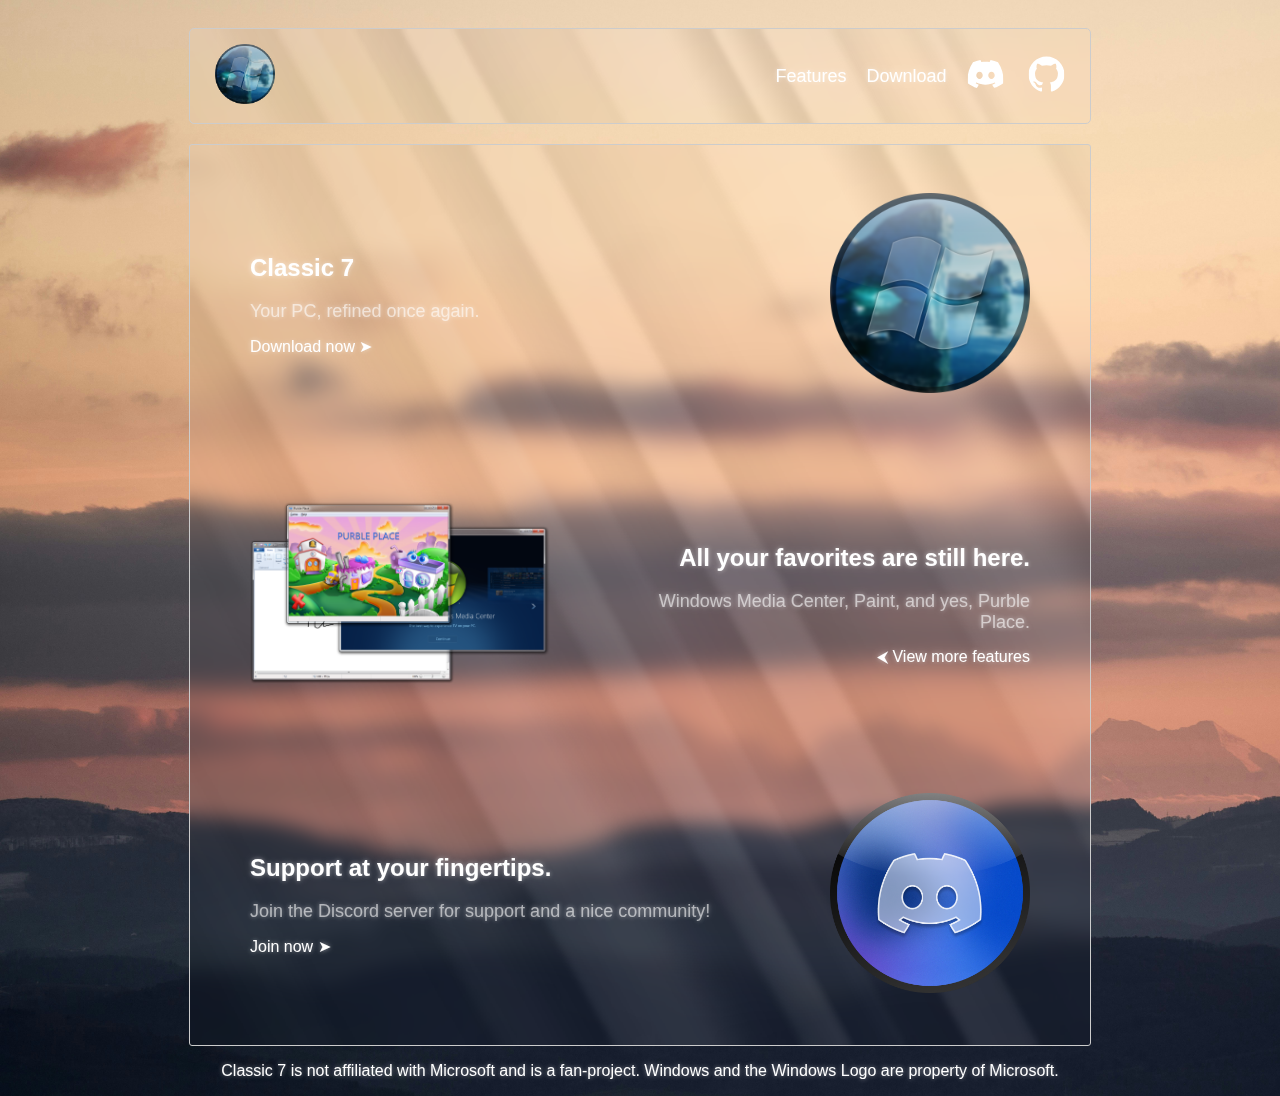
==== commit 26034a03: "Update index.html" ====
--- a/index.html
+++ b/index.html
@@ -2,6 +2,12 @@
 <html>
     <head>
         <title>Classic 7</title>
+        <meta property="og:title" content="Classic 7">
+        <meta property="og:description" content="Welcome to Classic 7, the Windows 7 recreation that aims to be 1:1.">
+        <meta property="og:image" content="https://classic7.lol/Assets/Logos/logo.png">
+        <meta property="og:url" content="https://classic7.lol">
+        <meta property="og:type" content="website">
+        <meta property="og:site_name" content="Classic 7">    
         <link rel="icon" type="image/x-icon" href="/Assets/Logos/favicon.png">
         <link rel="stylesheet" href="styles.css">
     </head>
@@ -9,13 +15,13 @@
         <div class="spacer" style="height: 20px;"></div>
         <div class="navbar">
             <div class="navbar-content">
-                <img src="Assets/Logos/logo.png" class="logo" alt="Classic Logo">
+                <a href="/"><img src="Assets/Logos/logo.png" class="logo" alt="Classic Logo"></a>
                 <div class="navbar-link">
                     <a class="link-navbar" href="/features.html">Features</a>
                     <a class="link-navbar" href="https://flush.eqilia.gay/c7/Classic%207%200.4.1.iso">Download</a>
                     <div class="images-links">
-                        <a class="link-navbar-img" href="/"><img src="Assets/Icons/discord.svg" alt="Discord Icon"></a>
-                        <a class="link-navbar-img" href="/"><img src="Assets/Icons/github.svg" alt="GitHub Icon"></a>
+                        <a class="link-navbar-img" href="https://discord.com/invite/Hr7tC837ZW"><img src="Assets/Icons/discord.svg" alt="Discord Icon"></a>
+                        <a class="link-navbar-img" href="https://github.com/Classic-7"><img src="Assets/Icons/github.svg" alt="GitHub Icon"></a>
                     </div>
                 </div>
             </div>
@@ -59,4 +65,4 @@
             <p>Classic 7 is not affiliated with Microsoft and is a fan-project. Windows and the Windows Logo are property of Microsoft.</p>
         </div>
     </body>
-</html>+</html>
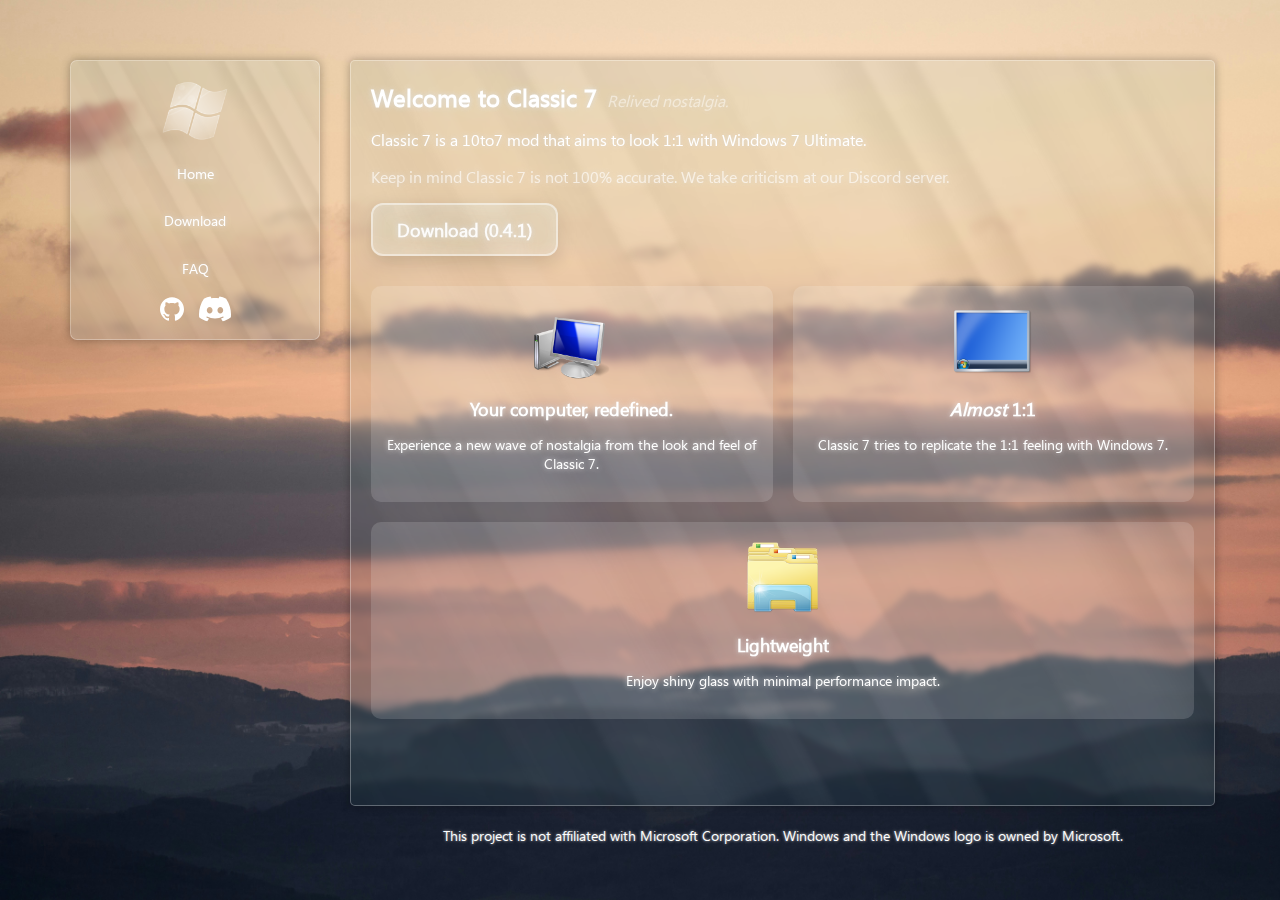
==== commit dec9bfeb: "Revert to older design of the site; Improved slighty™️" ====
--- a/index.html
+++ b/index.html
@@ -1,68 +1,173 @@
 <!DOCTYPE html>
-<html>
-    <head>
-        <title>Classic 7</title>
-        <meta property="og:title" content="Classic 7">
-        <meta property="og:description" content="Welcome to Classic 7, the Windows 7 recreation that aims to be 1:1.">
-        <meta property="og:image" content="https://classic7.lol/Assets/Logos/logo.png">
-        <meta property="og:url" content="https://classic7.lol">
-        <meta property="og:type" content="website">
-        <meta property="og:site_name" content="Classic 7">    
-        <link rel="icon" type="image/x-icon" href="/Assets/Logos/favicon.png">
-        <link rel="stylesheet" href="styles.css">
-    </head>
-    <body>
-        <div class="spacer" style="height: 20px;"></div>
-        <div class="navbar">
-            <div class="navbar-content">
-                <a href="/"><img src="Assets/Logos/logo.png" class="logo" alt="Classic Logo"></a>
-                <div class="navbar-link">
-                    <a class="link-navbar" href="/features.html">Features</a>
-                    <a class="link-navbar" href="https://flush.eqilia.gay/c7/Classic%207%200.4.1.iso">Download</a>
-                    <div class="images-links">
-                        <a class="link-navbar-img" href="https://discord.com/invite/Hr7tC837ZW"><img src="Assets/Icons/discord.svg" alt="Discord Icon"></a>
-                        <a class="link-navbar-img" href="https://github.com/Classic-7"><img src="Assets/Icons/github.svg" alt="GitHub Icon"></a>
-                    </div>
+<html lang="en">
+<head>
+    <meta charset="UTF-8">
+    <meta property="og:title" content="Classic 7">
+    <meta property="og:description" content="Welcome to Classic 7, the Windows 7 recreation that aims to be 1:1.">
+    <meta property="og:image" content="https://classic7.lol/Assets/Icons/favicon.png">
+    <meta property="og:url" content="https://classic7.lol">
+    <meta property="og:type" content="website">
+    <meta property="og:site_name" content="Classic 7">    
+    <title>Classic 7</title>
+    <link rel="stylesheet" href="styles.css">
+    <link rel="icon" href="Assets/Logos/favicon.png" type="image/x-icon">
+</head>
+<body>
+    <div class="navbar-container">
+    <div class="navbar">
+        <div class="logo">
+            <img src="Assets/Logos/logo.png" alt="Classic Logo">
+        </div>
+            <div class="links">
+                <div class="link"><a data-target="page1">Home</a></div>
+                <div class="link"><a data-target="page2">Download</a></div>
+                <div class="link"><a data-target="page3">FAQ</a></div>
+                <div class="image-links">
+                    <a href="https://github.com/strxproject" class="img-link"><img src="Assets/Icons/github.svg"></a>
+                    <a href="https://discord.com/invite/Hr7tC837ZW" class="img-link"><img src="Assets/Icons/discord.svg"></a>
                 </div>
             </div>
         </div>
-        <div class="spacer" style="height: 20px;"></div>
-        <div class="content-wrapper">
-            <div class="content">
-                <section class="main">
-                    <div class="section-left">
-                        <h2 class="header-section">Classic 7</h2>
-                        <h2 class="tagline-section">Your PC, refined once again.</h2>
-                        <a class="download-link" href="https://flush.eqilia.gay/c7/Classic%207%200.4.1.iso">Download now ➤</a>
-                    </div>
-                    <div class="section-right">
-                        <img class="desktop-image" src="Assets/Images/big-logo.png" alt="Classic 7">
-                    </div>
-                </section>
-                <section class="main">
-                    <div class="section-left">
-                        <img class="desktop-image-showcase" src="Assets/Images/showcase.png" alt="Classic 7">
-                    </div>
-                    <div class="section-right">
-                        <h2 class="header-section">All your favorites are still here.</h2>
-                        <h2 class="tagline-section">Windows Media Center, Paint, and yes, Purble Place.</h2>
-                        <a class="download-link" href="/features.html">⮜ View more features</a>
-                    </div>
-                </section>
-                <section class="main">
-                    <div class="section-left">
-                        <h2 class="header-section">Support at your fingertips.</h2>
-                        <h2 class="tagline-section">Join the Discord server for support and a nice community!</h2>
-                        <a class="download-link" href="https://discord.com/invite/Hr7tC837ZW">Join now ➤</a>
-                    </div>
-                    <div class="section-right">
-                        <img class="desktop-image" src="Assets/Images/discord.png" alt="Classic 7">
-                    </div>
-                </section>
+    </div>
+    <div class="content-container">
+        <div id="page1" class="content active">
+            <div class="text-container">
+                <h2>Welcome to Classic 7</h2>
+                <p>Relived nostalgia.</p>
+            </div>
+            <p>Classic 7 is a 10to7 mod that aims to look 1:1 with Windows 7 Ultimate.</p>
+            <p style="opacity: 0.65;">Keep in mind Classic 7 is not 100% accurate. We take criticism at our <a style="color: white;" href="https://discord.com/invite/Hr7tC837ZW">Discord</a> server.</p>
+            <a class="download-button" href="https://flush.eqilia.gay/c7/Classic%207%200.4.1.iso">Download (0.4.1)</a>
+            <div class="cards-container">
+                <div class="card">
+                    <img src="Assets/Icons/computer.ico" alt="Computer Icon">
+                    <h3>Your computer, redefined.</h3>
+                    <p>Experience a new wave of nostalgia from the look and feel of Classic 7.</p>
+                </div>
+                <div class="card">
+                    <img src="Assets/Icons/desktop.ico" alt="Desktop Icon">
+                    <h3><i>Almost</i> 1:1</h3>
+                    <p>Classic 7 tries to replicate the 1:1 feeling with Windows 7.</p>
+                </div>
+                <div class="card">
+                    <img src="Assets/Icons/explorer.ico" alt="Explorer Icon">
+                    <h3>Lightweight</h3>
+                    <p>Enjoy shiny glass with minimal performance impact.</p>
+                </div>
             </div>
         </div>
-        <div class="footer">
-            <p>Classic 7 is not affiliated with Microsoft and is a fan-project. Windows and the Windows Logo are property of Microsoft.</p>
+        <div id="page2" class="content">
+            <div class="text-container">
+                <h2>Downloads</h2>
+                <p>Latest version: 0.4.1</p>
+            </div>
+            <p>Download Classic 7 from our mirrors!</p>
+            <a class="download-button" href="https://flush.eqilia.gay/c7/Classic%207%200.4.1.iso">Download (0.4.1)</a>
+            <a class="download-button" href="http://flush.eqilia.gay/Classic%207%200.4.1.iso.torrent">Download (0.4.1) (Torrent)</a>
+
+            <p>Unofficial mirrors:</p>
+            <a class="download-button" href="https://anno.servehttp.com/classic7-latest.iso">Download (0.4.1) (anno.servehttp.com)</a>
+            <a class="download-button" href="https://fm.freespyware.store/d/public/c7/Classic%207%200.4.iso?sign=ONbLYz0IQMsAkK-d--QA5ekRzNzWxv8AU23rBaSoa_A=:0">Download (0.4) (freespyware.store)</a>
         </div>
-    </body>
+        <div id="page3" class="content">
+            <div class="text-container">
+                <h2>FAQ</h2>
+                <p>Some FAQ, idk.</p>
+            </div>
+            <h1 id="classic-7-faq">Classic 7&#39;s FAQ</h1>
+            <ul>
+              <li>&quot;can i use classic 7 as a base for my project??&quot; <ul>
+                  <li>Sure, as long as you credit me and all the other people in README on the desktop.</li>
+                </ul>
+              </li>
+              <li>&quot;what version is classic 7 based on??&quot; <ul>
+                  <li>Classic 7 is based on Windows 10 21H2, specifically IoT Enterprise LTSC.</li>
+                </ul>
+              </li>
+              <li>&quot;does classic 7 work on windows xx?&quot; <ul>
+                  <li>Classic 7 is an ISO, not something like a transformation pack. </li>
+                </ul>
+              </li>
+              <li>&quot;the setup failed to validate the product key!! what can i do??&quot; <ul>
+                  <li>You&#39;re not supposed to use setup.exe on a pre-existing install. You are ment to flash the ISO to a USB drive using something like <a href="https://rufus.ie/en/">Rufus</a> or if you prefer <a href="https://www.ventoy.net/en/index.html">Ventoy</a> but do <strong>NOT</strong> use unetbootin or balenaEtcher, you will fail with a &quot;No drives found&quot; error in setup. </li>
+                </ul>
+              </li>
+              <li>&quot;can i use an ms account???&quot; <ul>
+                  <li>No, you cannot. You can use it for apps only but not as a user as the logon screen does not like it.</li>
+                </ul>
+              </li>
+              <li>&quot;i need the ms store!!!&quot; <ul>
+                  <li>You can use this <a href="https://github.com/kkkgo/LTSC-Add-MicrosoftStore">tool</a>. You can also try in PowerShell <code>wsreset -i</code> but support isn&#39;t guaranteed for both methods. </li>
+                </ul>
+              </li>
+              <li>&quot;when im done with oobe i get other user!!!&quot; <ul>
+                  <li>This is a known issue which the fix to is unknown. You can login normally using the username and password boxes shown on that screen and it should never show again.</li>
+                </ul>
+              </li>
+              <li>&quot;when i open (link / app / file name here) i get the open with dialog and when i press ok it keeps reopening!!&quot; <ul>
+                  <li>You will need to set the file type in settings, soon you can in Control Panel in 0.5</li>
+                </ul>
+              </li>
+              <li>&quot;my start menu has a sad smile!!!&quot; <ul>
+                  <li>Sign out.</li>
+                </ul>
+              </li>
+              <li>&quot;i cant change my kb layout!!!&quot; <ul>
+                  <li>That option isn&#39;t available for now. It will be added sooner or later.</li>
+                </ul>
+              </li>
+              <li>&quot;my network folder doesn&#39;t work when i try to connect to my server!!&quot; <ul>
+                  <li>The fix for this is <a href="https://discord.com/channels/1208574240136233030/1300805238248443984/1300825643658776688">here</a> (you need to be in the discord server!) </li>
+                </ul>
+              </li>
+              <li>&quot;i cant add a kb layout!!!&quot; <ul>
+                  <li>Use <code>control 7nput.cpl</code> then select a keyboard layout there, the settings version is broken </li>
+                </ul>
+              </li>
+              <li>&quot;the openwith window keeps spamming it&#39;s self!!!&quot; <ul>
+                  <li>Known issue, fixed in 0.5 because of the new bug fixes in <a href="https://github.com/aubymori/OpenWithEx">OpenWithEx</a>
+                  </li>
+                </ul>
+              </li>
+              <li>&quot;the drivers don&#39;t auto install!&quot; <ul>
+                  <li>Use <a href="https://www.glenn.delahoy.com/snappy-driver-installer-origin/">SDIO</a> to get your drivers for you, Windows Update isn&#39;t included so that&#39;s why it doesn&#39;t auto install. </li>
+                </ul>
+              </li>
+              <li>&quot;how do i get the 7 boot screen??&quot; <ul>
+                  <li>Use <a href="https://github.com/teknixstuff/misc-files/releases/download/Boot8Plus-v1.5.2/Boot8Plus.v1.5.2.zip">Boot8Plus</a> (you will need to disable secure boot!) </li>
+                </ul>
+              </li>
+            </ul>
+        </div>
+        <div id="page4" class="content">
+            <div class="text-container">
+                <h2>Contact</h2>
+                <p>Get in touch with us</p>
+            </div>
+            <p>For any inquiries or support, please contact us via our <a style="color: white;" href="https://discord.com/invite/Hr7tC837ZW">Discord</a> server.</p>
+            <p style="opacity: 0.5;">We currently have no other way to contact us.</p>
+        </div>
+        <div class="footer-links">
+            <p>This project is not affiliated with Microsoft Corporation. Windows and the Windows logo is owned by Microsoft.</p>
+        </div>
+    </div>
+    <script>
+        document.querySelectorAll('.link a').forEach(link => {
+            link.addEventListener('click', event => {
+                event.preventDefault();
+                const targetId = link.getAttribute('data-target');
+    
+                document.querySelectorAll('.content').forEach(content => {
+                    content.classList.remove('active');
+                });
+    
+                document.getElementById(targetId).classList.add('active');
+            });
+        });
+    
+        document.querySelectorAll('.content').forEach(content => {
+            if (content.id !== 'page1') content.classList.remove('active');
+        });
+    </script>    
+</body>
 </html>
--- a/styles.css
+++ b/styles.css
@@ -1,136 +1,408 @@
-* {
-    font-family: "Segoe UI", Arial, sans-serif;
-}
-
-h1, h2, h3, p, span, a {
-    text-shadow: 
-    0px 0px 4px rgba(255, 255, 255, 0.4),  /* Soft outer glow */
-    0px 0px 8px rgba(255, 255, 255, 0.2)  /* Medium glow */
+@font-face {
+    font-family: "Segoe UI Custom";
+    src: url('Assets/Fonts/segoeui.ttf') format('truetype');
+}
+
+a, p, h1, h2, h3 {
+    text-shadow: #dedede 0 0 5px;
 }
 
 body {
-    background: url(Assets/Images/background.jpg);
+    margin: 0;
+    padding: 0;
+    height: 100vh;
+    background: url('Assets/Images/background.jpg') no-repeat  fixed;
     background-size: cover;
-    color: white;
+    font-family: "Segoe UI Custom", sans-serif;
+    display: flex;
+    flex-direction: column;
+}
+
+.container {
+    display: flex;
+    flex: 1;
 }
 
 .navbar, .content {
     position: relative;
-    background: url(Assets/Images/aero.png);
-    background-size: cover;
-}
-
-.navbar {
-    display: flex;
-    flex-direction: row;
-    padding-top: 15px;
-    padding-bottom: 15px;
-    border-radius: 5px;
-    border: 1.5px solid #ccc;
     overflow: hidden;
 }
 
-.navbar::before, .content::before {
+.navbar::after, .content::after {
     content: "";
     position: absolute;
     top: 0;
     left: 0;
     right: 0;
     bottom: 0;
-    backdrop-filter: blur(10px);
-    -webkit-backdrop-filter: blur(10px);
+    background: url('Assets/Images/aero.png') no-repeat center center;
+    background-size: cover;
+    opacity: 0.5;
     z-index: -1;
 }
 
+.navbar {
+    width: 250px;
+    height: 280px;
+    background: url('Assets/Images/aero.png') no-repeat;
+    background-size: 5000%;
+    position: absolute;
+    top: 60px;
+    left: 70px;
+    border-radius: 7px;
+    background-color: #60A9A815;
+    border: 1px solid rgba(255, 255, 255, 0.3);
+    box-shadow: 0 0 10px rgba(0, 0, 0, 0.3);
+    display: flex;
+    flex-direction: column;
+    padding: 10px;
+    z-index: 1;
+    box-sizing: border-box;
+}
+
+.navbar::before {
+    content: "";
+    position: absolute;
+    top: 0;
+    left: 0;
+    right: 0;
+    bottom: 0;
+    backdrop-filter: blur(3px);
+    z-index: -1;
+    border-radius: 7px;
+}
+
 .logo {
-    width: 60px;
-}
-
-.navbar-content {
-    display: flex;
+    display: flex;
+    flex-direction: column;
+    align-items: center;
+    margin-top: 5px;
+    margin-bottom: 5px;
+}
+
+.logo img {
+    width: 70px;
+}
+
+.links {
+    display: flex;
+    flex-direction: column;
+    flex: 1;
     justify-content: space-between;
-    margin: 0 auto;
-    align-items: center;
-    width: 850px;
-}
-
-.link-navbar, .link-navbar-img {
-    font-size: 18px;
+}
+
+a {
+    color: #ddd;
+}
+
+.link {
+    text-align: center;
+    color: #fff;
+    text-shadow: 0 1px 2px rgba(0, 0, 0, 0.6);
+    padding: 8px;
+    font-size: 14px;
+    margin: 5px 0;
+    position: relative;
+}
+
+.link a {
     color: #fff;
     text-decoration: none;
-    margin-right: 20px;
-}
-
-.link-navbar-img {
-    width: 32px;
-}
-
-.navbar-link {
-    display: flex;
-    flex-direction: row;
+    display: block;
+    width: 100%;
+    height: 100%;
+    transition: color 0.3s ease;
+}
+
+.link {
+    transition: background-color 0.3s ease, border-radius 0.3s ease;
+}
+
+.link:hover {
+    background-color: rgba(255, 255, 255, 0.1);
+    border-radius: 5px;
+}
+
+.link:hover a {
+    color: #eee;
+}
+
+.link:hover::before {
+    content: "";
+    position: absolute;
+    top: 0;
+    left: 0;
+    right: 0;
+    bottom: 0;
+    z-index: -1;
+    background-color: rgba(255, 255, 255, 0.1);
+    border-radius: 5px;
+}
+
+.content-container {
+    flex: 1;
+    margin-top: 60px;
+    margin-left: 350px;
+    display: flex;
+    flex-direction: column;
+    padding-bottom: 55px;
+    padding-right: 65px;
+    box-sizing: border-box;
+}
+
+.content {
+    flex: 1;
+    background-color: #60A9A815;
+    border: 1px solid rgba(255, 255, 255, 0.3);
+    box-shadow: 0 0 10px rgba(0, 0, 0, 0.3);
+    backdrop-filter: blur(3px);
+    padding: 20px;
+    display: none;
+    color: white;
+    border-radius: 5px;
+}
+
+.content.active {
+    display: block;
+}
+
+.text-container {
+    display: flex;
+    align-items: baseline;
+    color: white;
+}
+
+.text-container h2 {
+    margin: 0;
+    margin-right: 10px;
+}
+
+.text-container p {
+    margin: 0;
+    margin-top: -5px;
+    opacity: 0.5;
+    font-style: italic;
+}
+
+.content a {
+    color: #ddd;
+    text-decoration: none;
+    position: relative;
+    transition: color 0.3s ease;
+}
+
+.content a::after {
+    content: "";
+    position: absolute;
+    left: 0;
+    bottom: -2px;
+    width: 0;
+    border-radius: 5px;
+    height: 1px;
+    background: #ffffff50;
+}
+
+.content a:hover::after {
+    width: 100%;
+}
+
+.content a.download-button {
+    display: inline-block;
+    padding: 12px 24px;
+    font-size: 18px;
+    font-weight: bold;
+    color: rgba(255, 255, 255, 0.9);
+    background: rgba(255, 255, 255, 0.1);
+    border-radius: 12px;
+    text-align: center;
+    text-decoration: none;
+    border: 2px solid rgba(255, 255, 255, 0.5);
+    box-shadow: 0 6px 20px rgba(0, 0, 0, 0.15), inset 0 0 15px rgba(255, 255, 255, 0.2);
+    backdrop-filter: blur(10px);
+    transition: background 0.3s ease, border-color 0.3s ease, box-shadow 0.3s ease, transform 0.3s ease;
+    margin-bottom: 10px;
+}
+
+.content a.download-button:hover {
+    background: rgba(255, 255, 255, 0.2);
+    border-color: rgba(255, 255, 255, 0.7);
+    box-shadow: 0 8px 25px rgba(0, 0, 0, 0.2), inset 0 0 20px rgba(255, 255, 255, 0.4);
+    transform: translateY(-2px);
+}
+
+.content a.download-button::after {
+    content: none; 
+}
+
+.cards-container {
+    display: flex;
+    flex-wrap: wrap;
+    gap: 20px;
+    margin-top: 20px;
+}
+
+.card {
+    background-color: #ffffff25;
+    color: #fff;
+    border-radius: 10px;
+    overflow: hidden;
+    flex: 1 1 calc(33.333% - 20px);
+    display: flex;
+    flex-direction: column;
     align-items: center;
-}
-
-.navbar-link a:last-child {
-    margin-right: 0;
-}
-
-.navbar, .content {
-    max-width: 900px;
-    margin: 0 auto;
-}
-
-.content {
-    border-radius: 3px;
-    border: 1.5px solid #ccc; 
-    height: 900px;
-}
-
-section {
-    height: 300px;
-}
-
-.main {
-    display: flex;
-    justify-content: space-between;
+    padding: 15px;
+    min-width: 200px;
+}
+
+.card img {
+    width: 80px;
+    height: 80px;
+    margin-bottom: 15px;
+}
+
+.card h3 {
+    margin: 0;
+    font-size: 18px;
+    text-align: center;
+}
+
+.card p {
+    text-align: center;
+    font-size: 14px;
+}
+
+.footer-links {
+    display: flex;
     align-items: center;
-}
-
-.section-left {
-    padding-left: 60px;
-}
-
-.section-right {
-    padding-right: 60px;
-    text-align: right;
-}
-
-.header-section {
-    font-size: 24px;
-}
-
-.tagline-section {
-    font-size: 18px;
-    color: #ffffff95;
-    font-weight: 500;
-}
-
-.download-link {
     color: white;
+    gap: 20px;
+    margin-top: 20px;
+    padding: 0 15px;
+    flex-wrap: wrap;
+    justify-content: center;
+}
+
+.footer-links p {
+    margin: 0;
+    font-size: 14px;
+    color: #ffffff;
+    text-shadow: 0 0 3px #ccc;
+    text-align: center;
+}
+
+.footer-links a {
+    color: #eee;
     text-decoration: none;
 }
 
-.desktop-image {
-    width: 200px;
-}
-
-.desktop-image-showcase {
-    width: 300px;
-    padding-right: 60px;
-}
-
-.footer {
-    width: 900px;
-    margin: 0 auto;
-    text-align: center;
-}+.footer-links a:hover {
+    text-decoration: underline;
+}
+
+#toggle-button {
+    background-color: transparent;
+    color: #fff;
+    font-size: 16px;
+    cursor: pointer;
+    border: none;
+    border-radius: 5px;
+    padding: 10px 20px;
+    transition: background-color 0.3s, color 0.3s;
+    outline: none;
+    text-shadow: 0px 4px 10px rgba(0, 0, 0, 0.5);
+}
+
+#toggle-button:hover {
+    color: #d4d4d4;
+}
+
+.image-links {
+    display: flex;
+    align-items: center;
+    justify-content: center;
+    gap: 15px;
+}
+
+@media only screen and (max-width: 768px) {
+    .navbar {
+        width: 100%;
+        height: auto;
+        position: relative;
+        top: 0;
+        left: 0;
+        margin: 10px 0;
+        box-sizing: border-box;
+    }
+
+    .navbar-container {
+        margin-left: 0;
+        padding: 10px;
+        width: 100%;
+        box-sizing: border-box;
+    }
+
+    .content-container {
+        margin-left: 0;
+        padding: 10px;
+        width: 100%;
+        box-sizing: border-box;
+    }
+
+    .content {
+        margin: 10px 0;
+    }
+
+    .card {
+        flex: 1 1 calc(50% - 20px);
+    }
+
+    .text-container p {
+        display: none;
+    }
+
+    .footer-links {
+        flex-direction: row;
+        align-items: center;
+        overflow-x: auto;
+    }
+
+    .footer-links a {
+        margin-bottom: 0;
+    }
+}
+
+@media only screen and (max-width: 480px) {
+    .logo img {
+        width: 50px;
+    }
+
+    .navbar {
+        margin: 5px 0;
+    }
+
+    .content-container {
+        padding: 5px;
+    }
+
+    .content {
+        margin: 5px 0;
+    }
+
+    .card {
+        flex: 1 1 100%;
+    }
+
+    .text-container p {
+        display: none;
+    }
+
+    .footer-links {
+        flex-direction: row;
+        overflow-x: auto;
+        padding: 0 5px;
+    }
+
+    .footer-links p {
+        font-size: 12px;
+    }
+}
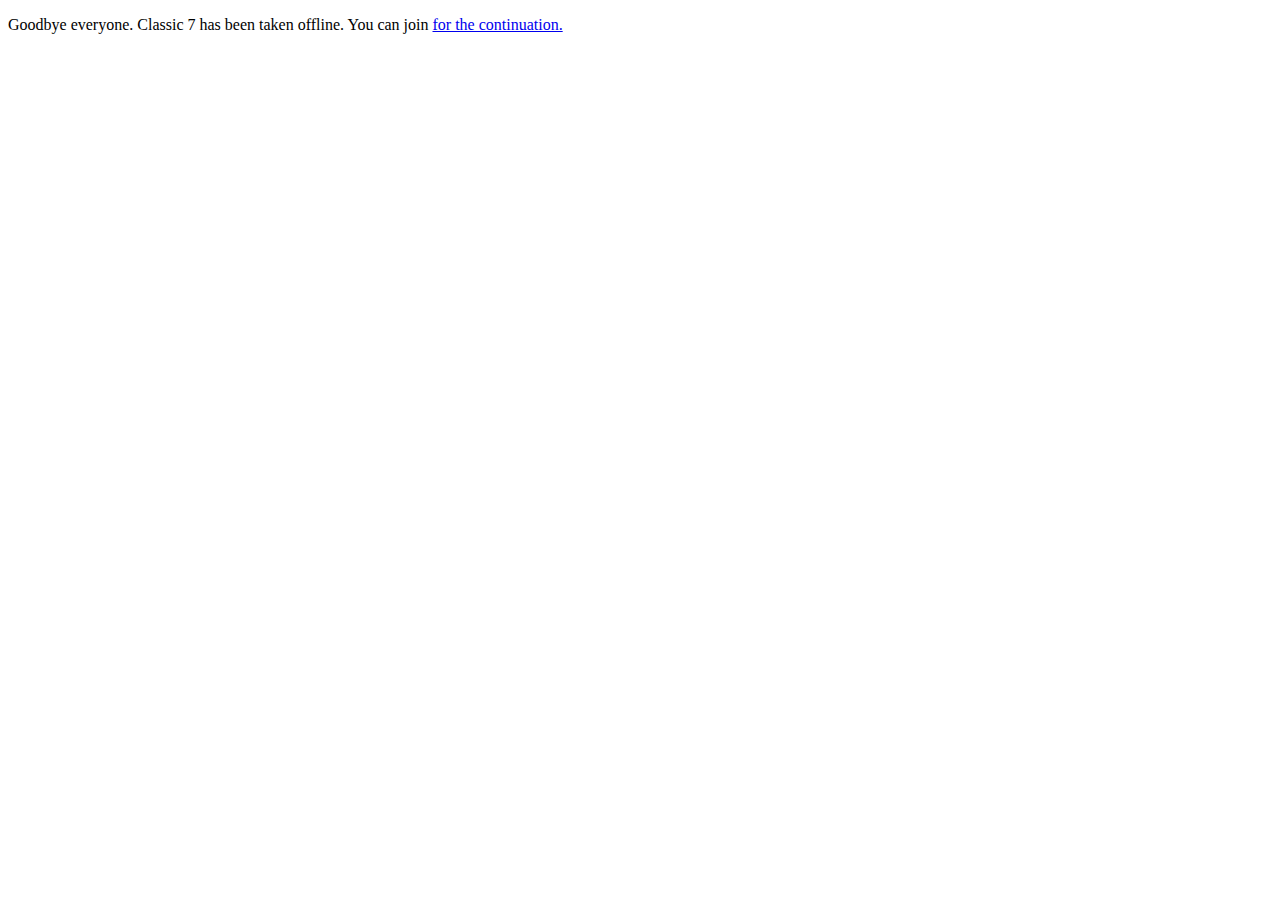
==== commit da305907: "Update index.html" ====
--- a/index.html
+++ b/index.html
@@ -1,173 +1,9 @@
 <!DOCTYPE html>
 <html lang="en">
 <head>
-    <meta charset="UTF-8">
-    <meta property="og:title" content="Classic 7">
-    <meta property="og:description" content="Welcome to Classic 7, the Windows 7 recreation that aims to be 1:1.">
-    <meta property="og:image" content="https://classic7.lol/Assets/Icons/favicon.png">
-    <meta property="og:url" content="https://classic7.lol">
-    <meta property="og:type" content="website">
-    <meta property="og:site_name" content="Classic 7">    
-    <title>Classic 7</title>
-    <link rel="stylesheet" href="styles.css">
-    <link rel="icon" href="Assets/Logos/favicon.png" type="image/x-icon">
+    <title>Goodbye everyone.</title>
 </head>
 <body>
-    <div class="navbar-container">
-    <div class="navbar">
-        <div class="logo">
-            <img src="Assets/Logos/logo.png" alt="Classic Logo">
-        </div>
-            <div class="links">
-                <div class="link"><a data-target="page1">Home</a></div>
-                <div class="link"><a data-target="page2">Download</a></div>
-                <div class="link"><a data-target="page3">FAQ</a></div>
-                <div class="image-links">
-                    <a href="https://github.com/strxproject" class="img-link"><img src="Assets/Icons/github.svg"></a>
-                    <a href="https://discord.com/invite/Hr7tC837ZW" class="img-link"><img src="Assets/Icons/discord.svg"></a>
-                </div>
-            </div>
-        </div>
-    </div>
-    <div class="content-container">
-        <div id="page1" class="content active">
-            <div class="text-container">
-                <h2>Welcome to Classic 7</h2>
-                <p>Relived nostalgia.</p>
-            </div>
-            <p>Classic 7 is a 10to7 mod that aims to look 1:1 with Windows 7 Ultimate.</p>
-            <p style="opacity: 0.65;">Keep in mind Classic 7 is not 100% accurate. We take criticism at our <a style="color: white;" href="https://discord.com/invite/Hr7tC837ZW">Discord</a> server.</p>
-            <a class="download-button" href="https://flush.eqilia.gay/c7/Classic%207%200.4.1.iso">Download (0.4.1)</a>
-            <div class="cards-container">
-                <div class="card">
-                    <img src="Assets/Icons/computer.ico" alt="Computer Icon">
-                    <h3>Your computer, redefined.</h3>
-                    <p>Experience a new wave of nostalgia from the look and feel of Classic 7.</p>
-                </div>
-                <div class="card">
-                    <img src="Assets/Icons/desktop.ico" alt="Desktop Icon">
-                    <h3><i>Almost</i> 1:1</h3>
-                    <p>Classic 7 tries to replicate the 1:1 feeling with Windows 7.</p>
-                </div>
-                <div class="card">
-                    <img src="Assets/Icons/explorer.ico" alt="Explorer Icon">
-                    <h3>Lightweight</h3>
-                    <p>Enjoy shiny glass with minimal performance impact.</p>
-                </div>
-            </div>
-        </div>
-        <div id="page2" class="content">
-            <div class="text-container">
-                <h2>Downloads</h2>
-                <p>Latest version: 0.4.1</p>
-            </div>
-            <p>Download Classic 7 from our mirrors!</p>
-            <a class="download-button" href="https://flush.eqilia.gay/c7/Classic%207%200.4.1.iso">Download (0.4.1)</a>
-            <a class="download-button" href="http://flush.eqilia.gay/Classic%207%200.4.1.iso.torrent">Download (0.4.1) (Torrent)</a>
-
-            <p>Unofficial mirrors:</p>
-            <a class="download-button" href="https://anno.servehttp.com/classic7-latest.iso">Download (0.4.1) (anno.servehttp.com)</a>
-            <a class="download-button" href="https://fm.freespyware.store/d/public/c7/Classic%207%200.4.iso?sign=ONbLYz0IQMsAkK-d--QA5ekRzNzWxv8AU23rBaSoa_A=:0">Download (0.4) (freespyware.store)</a>
-        </div>
-        <div id="page3" class="content">
-            <div class="text-container">
-                <h2>FAQ</h2>
-                <p>Some FAQ, idk.</p>
-            </div>
-            <h1 id="classic-7-faq">Classic 7&#39;s FAQ</h1>
-            <ul>
-              <li>&quot;can i use classic 7 as a base for my project??&quot; <ul>
-                  <li>Sure, as long as you credit me and all the other people in README on the desktop.</li>
-                </ul>
-              </li>
-              <li>&quot;what version is classic 7 based on??&quot; <ul>
-                  <li>Classic 7 is based on Windows 10 21H2, specifically IoT Enterprise LTSC.</li>
-                </ul>
-              </li>
-              <li>&quot;does classic 7 work on windows xx?&quot; <ul>
-                  <li>Classic 7 is an ISO, not something like a transformation pack. </li>
-                </ul>
-              </li>
-              <li>&quot;the setup failed to validate the product key!! what can i do??&quot; <ul>
-                  <li>You&#39;re not supposed to use setup.exe on a pre-existing install. You are ment to flash the ISO to a USB drive using something like <a href="https://rufus.ie/en/">Rufus</a> or if you prefer <a href="https://www.ventoy.net/en/index.html">Ventoy</a> but do <strong>NOT</strong> use unetbootin or balenaEtcher, you will fail with a &quot;No drives found&quot; error in setup. </li>
-                </ul>
-              </li>
-              <li>&quot;can i use an ms account???&quot; <ul>
-                  <li>No, you cannot. You can use it for apps only but not as a user as the logon screen does not like it.</li>
-                </ul>
-              </li>
-              <li>&quot;i need the ms store!!!&quot; <ul>
-                  <li>You can use this <a href="https://github.com/kkkgo/LTSC-Add-MicrosoftStore">tool</a>. You can also try in PowerShell <code>wsreset -i</code> but support isn&#39;t guaranteed for both methods. </li>
-                </ul>
-              </li>
-              <li>&quot;when im done with oobe i get other user!!!&quot; <ul>
-                  <li>This is a known issue which the fix to is unknown. You can login normally using the username and password boxes shown on that screen and it should never show again.</li>
-                </ul>
-              </li>
-              <li>&quot;when i open (link / app / file name here) i get the open with dialog and when i press ok it keeps reopening!!&quot; <ul>
-                  <li>You will need to set the file type in settings, soon you can in Control Panel in 0.5</li>
-                </ul>
-              </li>
-              <li>&quot;my start menu has a sad smile!!!&quot; <ul>
-                  <li>Sign out.</li>
-                </ul>
-              </li>
-              <li>&quot;i cant change my kb layout!!!&quot; <ul>
-                  <li>That option isn&#39;t available for now. It will be added sooner or later.</li>
-                </ul>
-              </li>
-              <li>&quot;my network folder doesn&#39;t work when i try to connect to my server!!&quot; <ul>
-                  <li>The fix for this is <a href="https://discord.com/channels/1208574240136233030/1300805238248443984/1300825643658776688">here</a> (you need to be in the discord server!) </li>
-                </ul>
-              </li>
-              <li>&quot;i cant add a kb layout!!!&quot; <ul>
-                  <li>Use <code>control 7nput.cpl</code> then select a keyboard layout there, the settings version is broken </li>
-                </ul>
-              </li>
-              <li>&quot;the openwith window keeps spamming it&#39;s self!!!&quot; <ul>
-                  <li>Known issue, fixed in 0.5 because of the new bug fixes in <a href="https://github.com/aubymori/OpenWithEx">OpenWithEx</a>
-                  </li>
-                </ul>
-              </li>
-              <li>&quot;the drivers don&#39;t auto install!&quot; <ul>
-                  <li>Use <a href="https://www.glenn.delahoy.com/snappy-driver-installer-origin/">SDIO</a> to get your drivers for you, Windows Update isn&#39;t included so that&#39;s why it doesn&#39;t auto install. </li>
-                </ul>
-              </li>
-              <li>&quot;how do i get the 7 boot screen??&quot; <ul>
-                  <li>Use <a href="https://github.com/teknixstuff/misc-files/releases/download/Boot8Plus-v1.5.2/Boot8Plus.v1.5.2.zip">Boot8Plus</a> (you will need to disable secure boot!) </li>
-                </ul>
-              </li>
-            </ul>
-        </div>
-        <div id="page4" class="content">
-            <div class="text-container">
-                <h2>Contact</h2>
-                <p>Get in touch with us</p>
-            </div>
-            <p>For any inquiries or support, please contact us via our <a style="color: white;" href="https://discord.com/invite/Hr7tC837ZW">Discord</a> server.</p>
-            <p style="opacity: 0.5;">We currently have no other way to contact us.</p>
-        </div>
-        <div class="footer-links">
-            <p>This project is not affiliated with Microsoft Corporation. Windows and the Windows logo is owned by Microsoft.</p>
-        </div>
-    </div>
-    <script>
-        document.querySelectorAll('.link a').forEach(link => {
-            link.addEventListener('click', event => {
-                event.preventDefault();
-                const targetId = link.getAttribute('data-target');
-    
-                document.querySelectorAll('.content').forEach(content => {
-                    content.classList.remove('active');
-                });
-    
-                document.getElementById(targetId).classList.add('active');
-            });
-        });
-    
-        document.querySelectorAll('.content').forEach(content => {
-            if (content.id !== 'page1') content.classList.remove('active');
-        });
-    </script>    
+    <p>Goodbye everyone. Classic 7 has been taken offline. You can join <a href="https://discord.gg/QYEM9JVY8e">for the continuation.</a></p>
 </body>
 </html>
